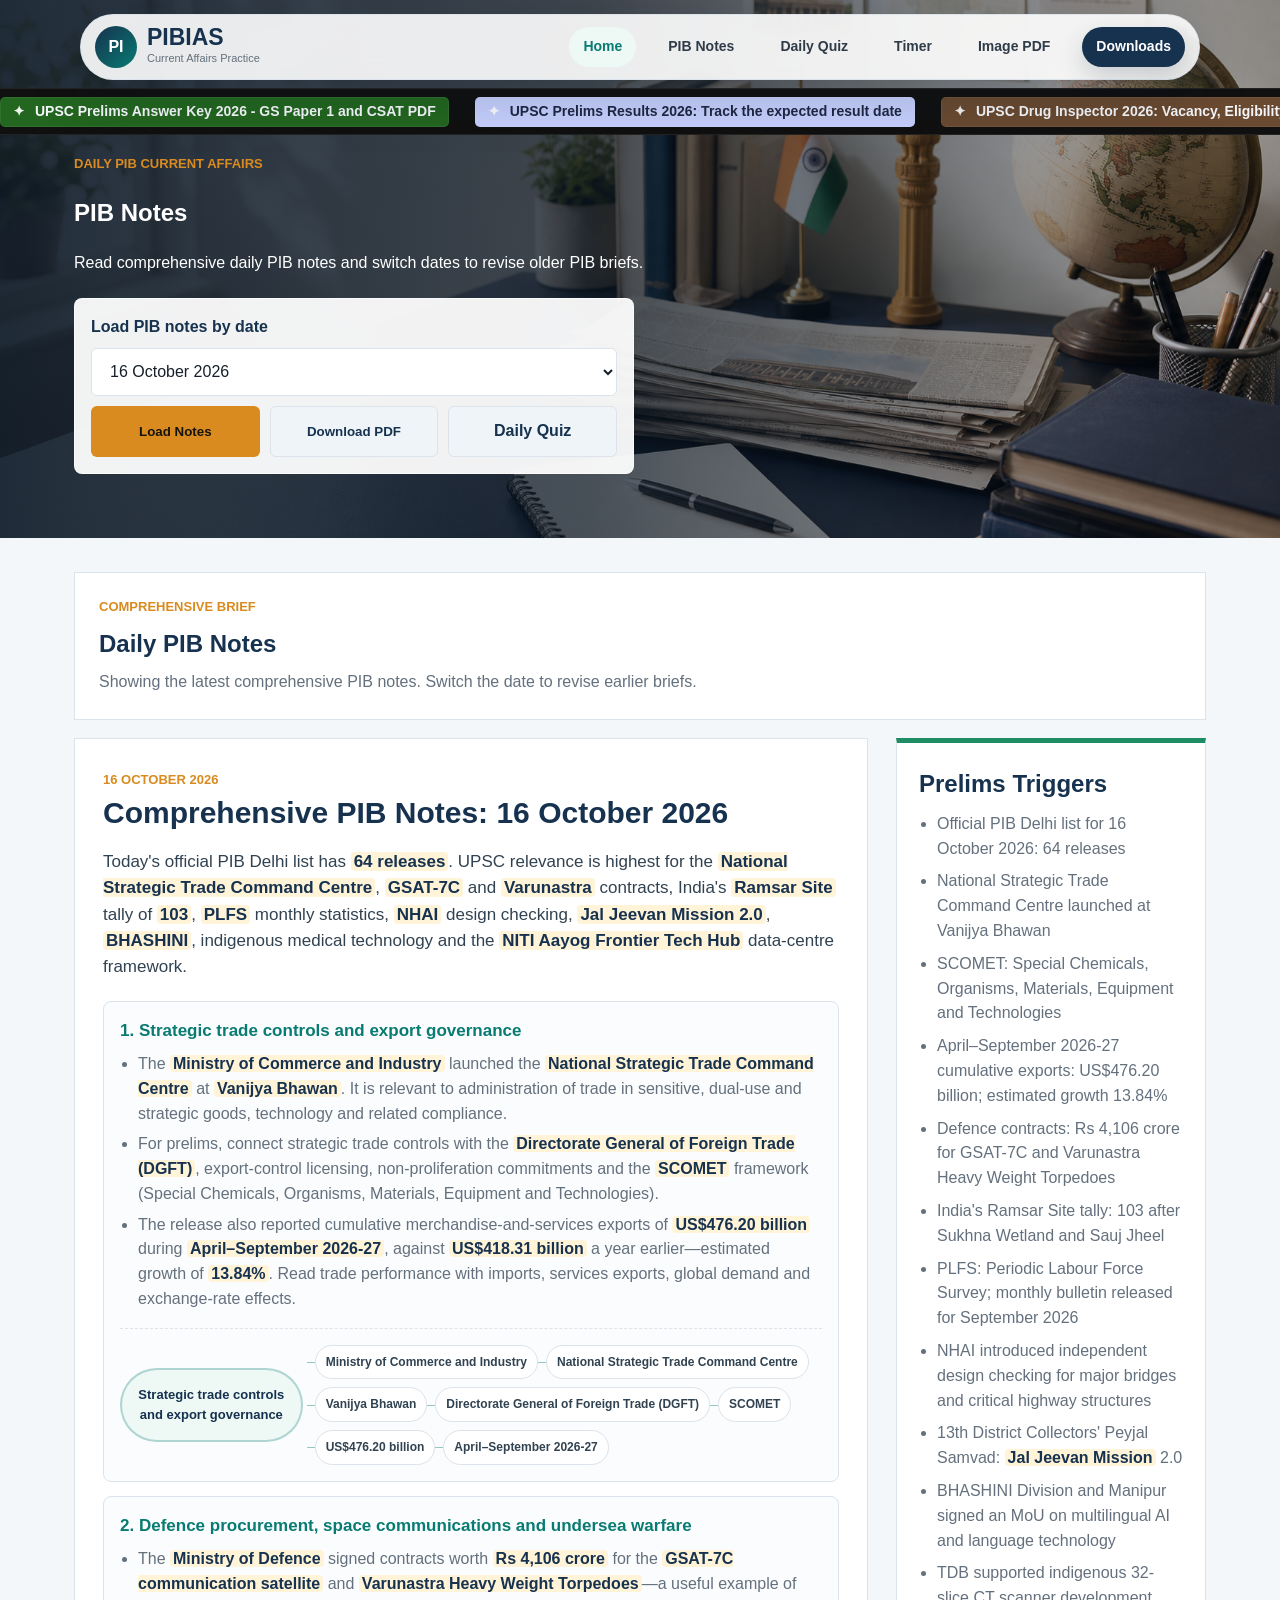
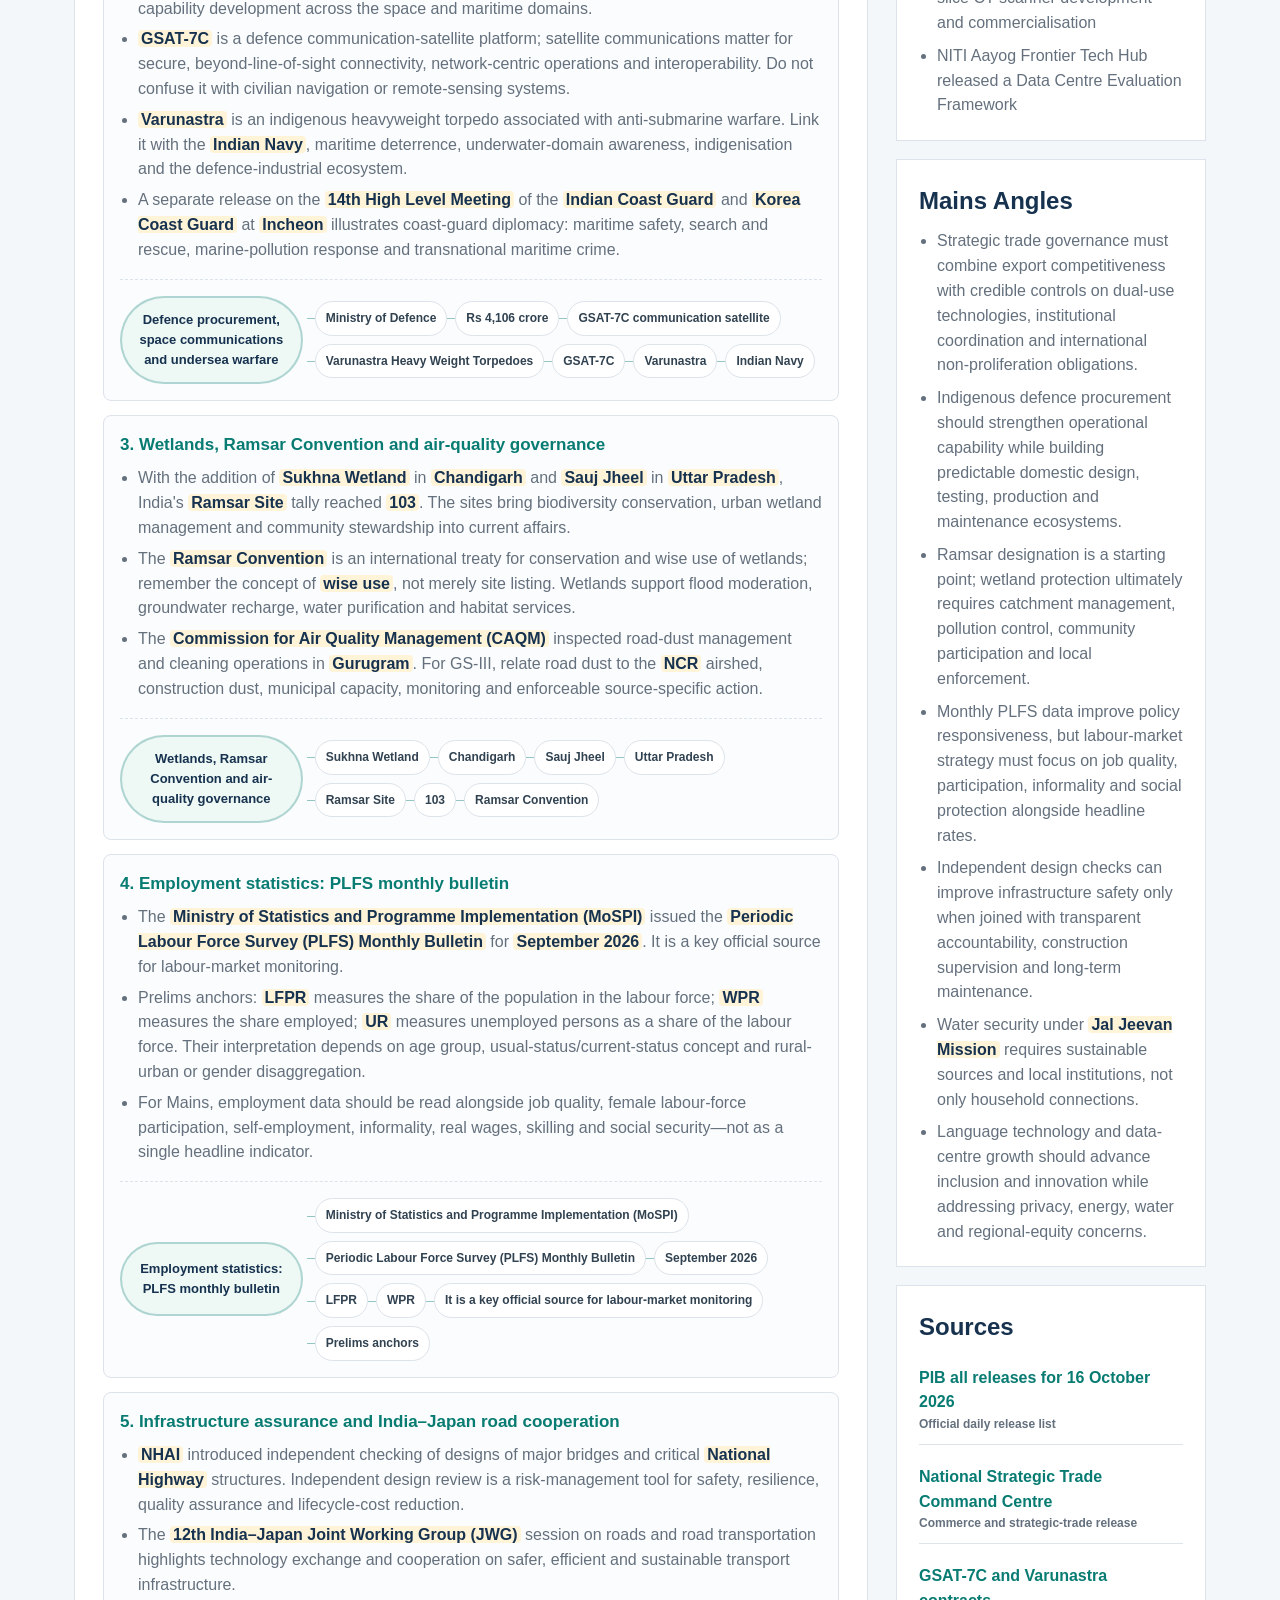
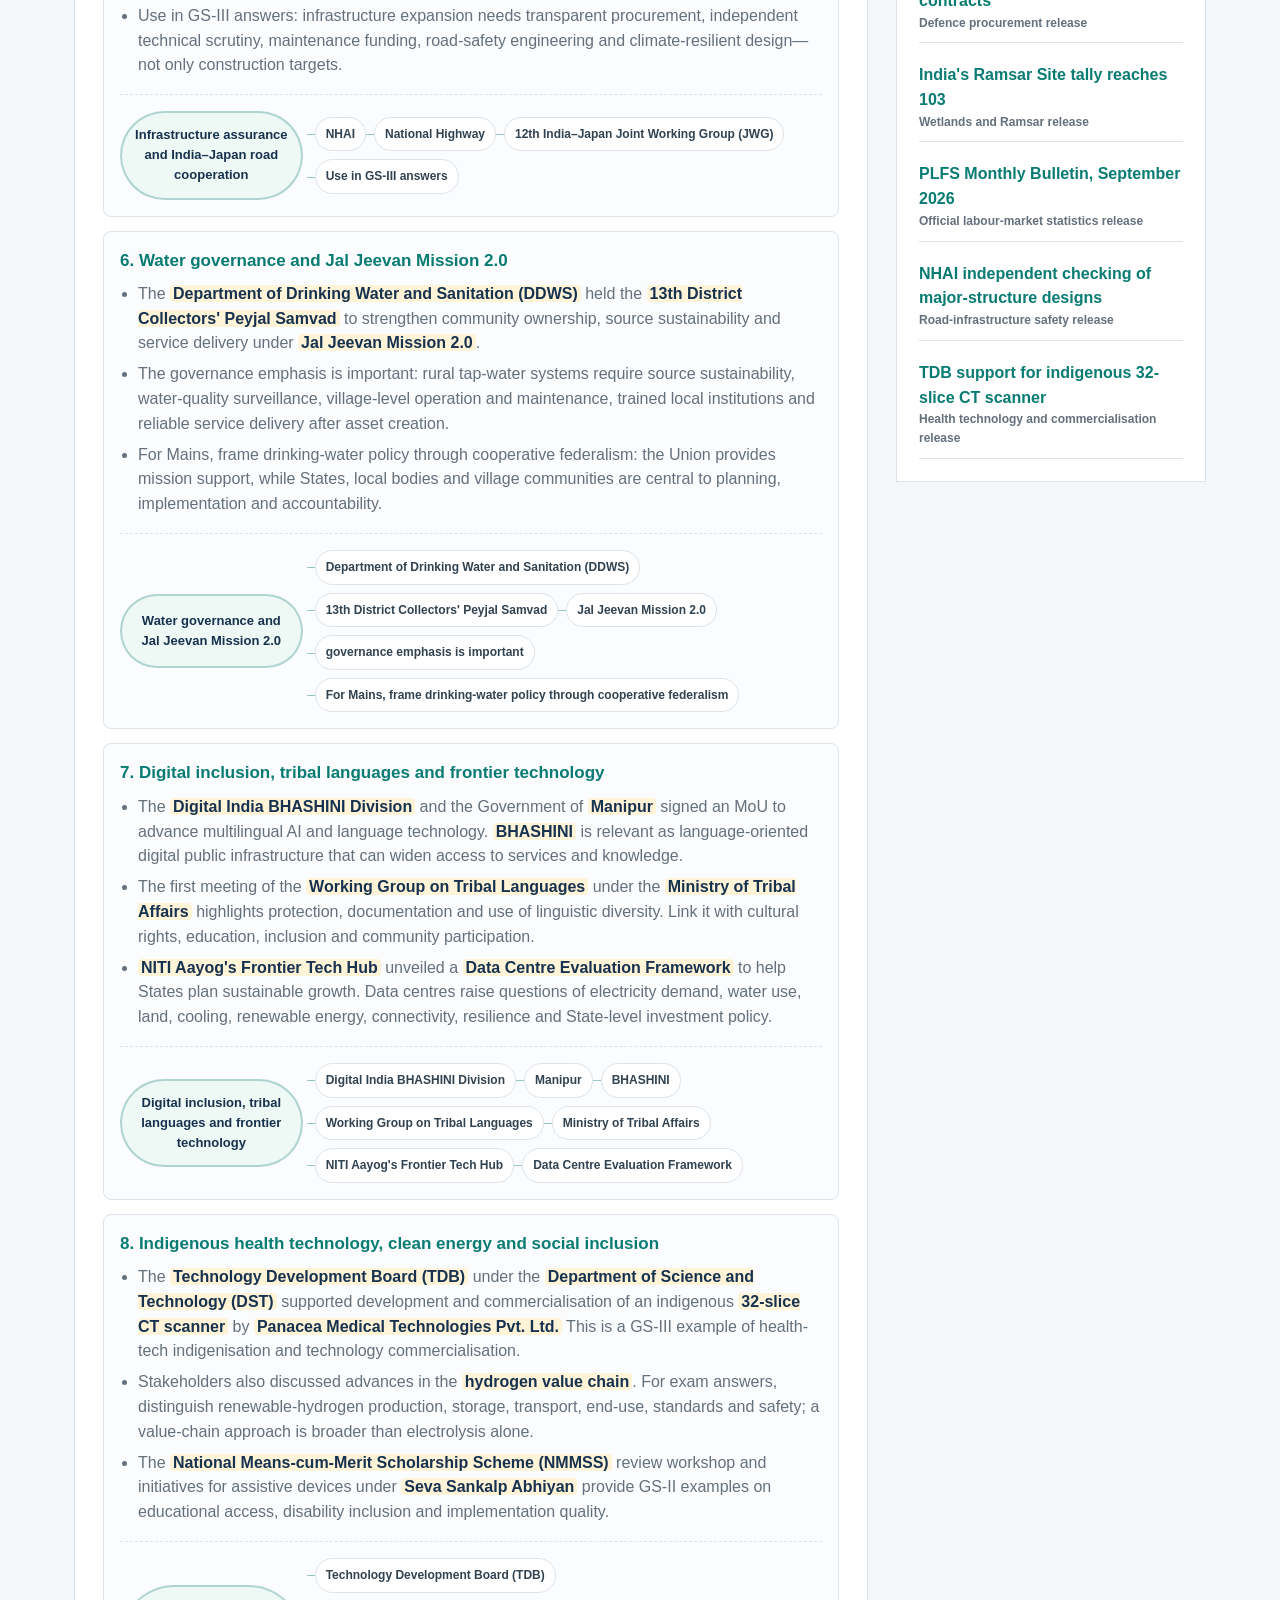
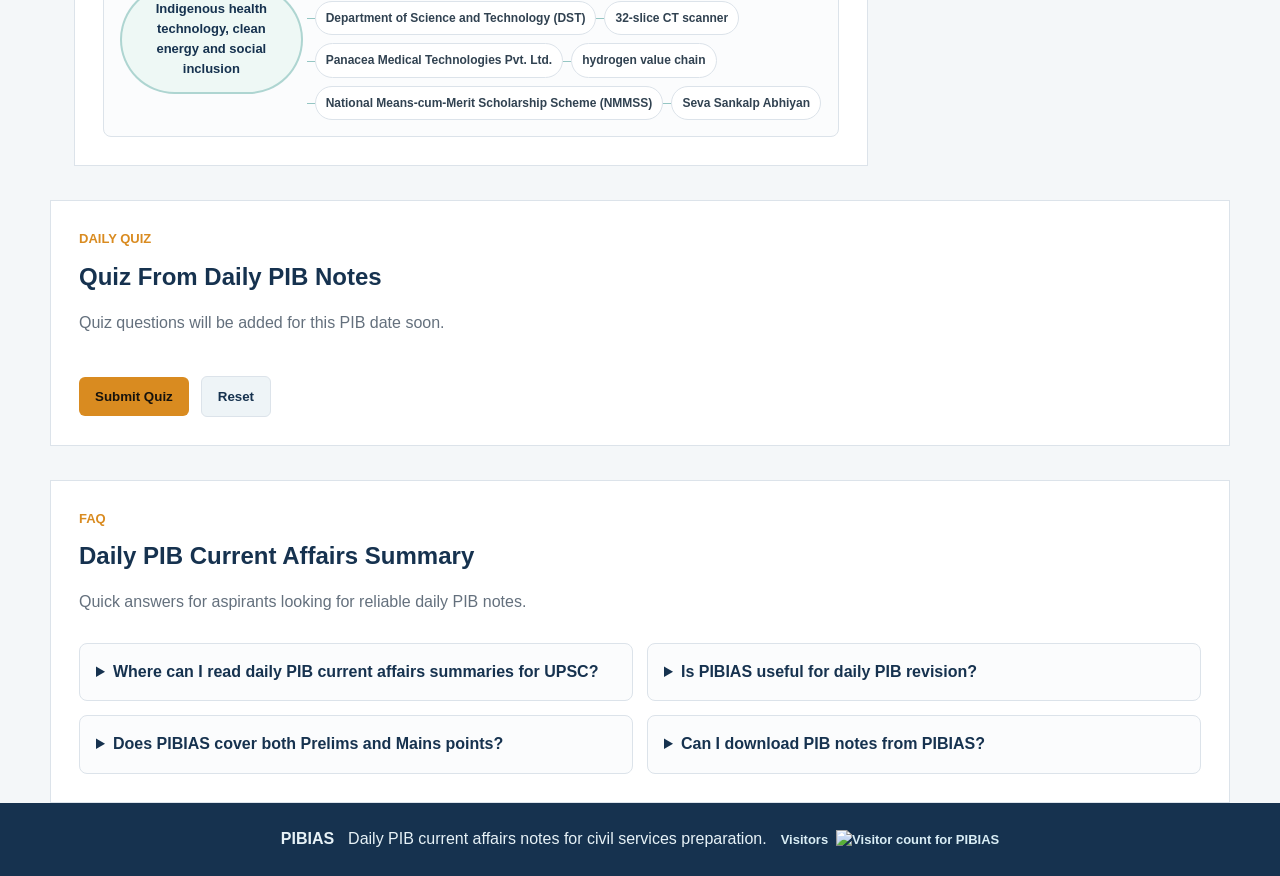
==== index.html @ d79128d1 "Update PIB notes for 16 October 2026" ====
<!doctype html>
<html lang="en">
<head>
  <meta charset="utf-8">
  <meta name="viewport" content="width=device-width, initial-scale=1">
  <title>Daily PIB Notes for UPSC Current Affairs | PIBIAS</title>
  <meta name="description" content="Read daily PIB notes for UPSC with current affairs summaries, government schemes, prelims facts, mains angles, quizzes, PDF downloads, and official PIB sources.">
  <meta name="keywords" content="PIB notes, daily PIB analysis, UPSC current affairs, PIB for UPSC, PIB summary, PIBIAS, UPSC prelims, UPSC mains, government schemes">
  <meta name="robots" content="index, follow">
  <link rel="canonical" href="https://pibias.in/">
  <meta property="og:type" content="website">
  <meta property="og:locale" content="en_IN">
  <meta property="og:site_name" content="PIBIAS">
  <meta property="og:title" content="Daily PIB Notes for UPSC Current Affairs | PIBIAS">
  <meta property="og:description" content="Daily PIB summaries with keywords, prelims triggers, mains angles, quizzes, PDF downloads, and official source links for UPSC preparation.">
  <meta property="og:url" content="https://pibias.in/">
  <meta property="og:image" content="https://pibias.in/assets/study-hero.png">
  <meta property="og:image:alt" content="PIBIAS daily PIB notes and UPSC current affairs">
  <meta name="twitter:card" content="summary_large_image">
  <meta name="twitter:title" content="Daily PIB Notes for UPSC Current Affairs | PIBIAS">
  <meta name="twitter:description" content="Daily PIB summaries, government schemes, prelims facts, mains angles, quizzes, and PDF downloads for UPSC preparation.">
  <meta name="twitter:image" content="https://pibias.in/assets/study-hero.png">
  <link rel="stylesheet" href="styles.css">
  <script type="application/ld+json">
    {
      "@context": "https://schema.org",
      "@type": "EducationalOrganization",
      "name": "PIBIAS",
      "url": "https://pibias.in/",
      "logo": "https://pibias.in/assets/study-hero.png",
      "description": "Daily PIB notes and UPSC current affairs preparation resources.",
      "areaServed": "IN",
      "audience": {
        "@type": "EducationalAudience",
        "educationalRole": "UPSC aspirant"
      },
      "sameAs": ["https://gourav10071963-ux.github.io/"]
    }
  </script>
  <script type="application/ld+json">
    {
      "@context": "https://schema.org",
      "@type": "WebSite",
      "name": "PIBIAS",
      "url": "https://pibias.in/",
      "inLanguage": "en-IN",
      "potentialAction": {
        "@type": "ReadAction",
        "target": "https://pibias.in/pib-notes.html"
      }
    }
  </script>
  <script type="application/ld+json">
    {
      "@context": "https://schema.org",
      "@type": "FAQPage",
      "mainEntity": [
        {
          "@type": "Question",
          "name": "Where can I read daily PIB current affairs summaries for UPSC?",
          "acceptedAnswer": {
            "@type": "Answer",
            "text": "You can read daily PIB current affairs summaries on pibias.in, with date-wise PIB notes, prelims triggers, mains angles, and official source links."
          }
        },
        {
          "@type": "Question",
          "name": "Does PIBIAS cover both Prelims and Mains points?",
          "acceptedAnswer": {
            "@type": "Answer",
            "text": "PIBIAS highlights factual Prelims anchors separately and adds Mains angles for governance, economy, society, environment, culture, security, and international relations."
          }
        }
      ]
    }
  </script>
  <script>
    (function(c,l,a,r,i,t,y){
      c[a]=c[a]||function(){(c[a].q=c[a].q||[]).push(arguments)};
      t=l.createElement(r);t.async=1;t.src="https://www.clarity.ms/tag/"+i;
      y=l.getElementsByTagName(r)[0];y.parentNode.insertBefore(t,y);
    })(window, document, "clarity", "script", "xa2xj7osmy");
  </script>
</head>
<body>
  <header class="site-header">
    <div class="topline">
      <span>UPSC CSE 2026 preparation hub</span>
      <nav aria-label="Quick links">
        <a href="quiz.html#quiz-archive">Quiz Archive</a>
        <a href="#dailyPib">Daily PIB Notes</a>
      </nav>
    </div>
    <div class="brand-row">
      <a class="brand" href="index.html" aria-label="PIBIAS home">
        <span class="brand-mark">PI</span>
        <span><strong>PIBIAS</strong><small>Current Affairs Practice</small></span>
      </a>
      <button class="menu-button" type="button" aria-expanded="false" aria-controls="mainNav">Menu</button>
      <nav class="main-nav" id="mainNav" aria-label="Main navigation">
        <a href="index.html" aria-current="page">Home</a>
        <a href="pib-notes.html">PIB Notes</a>
        <a href="#daily-notes-quiz">Daily Quiz</a>
        <a href="timer.html">Timer</a>
        <a href="image-to-pdf.html">Image PDF</a>
        <a href="downloads.html">Downloads</a>
      </nav>
    </div>
  </header>

  <div class="news-ticker" aria-label="Important UPSC updates">
    <div class="ticker-track">
      <a class="ticker-item answer-key" href="downloads.html">UPSC Prelims Answer Key 2026 - GS Paper 1 and CSAT PDF</a>
      <a class="ticker-item result" href="pib-notes.html">UPSC Prelims Results 2026: Track the expected result date</a>
      <a class="ticker-item vacancy" href="downloads.html#official-links">UPSC Drug Inspector 2026: Vacancy, Eligibility, Apply</a>
      <a class="ticker-item pib" href="pib-notes.html">Daily PIB Current Affairs Summary for UPSC</a>
      <a class="ticker-item tool" href="image-to-pdf.html">Convert Images to PDF for UPSC Notes</a>
      <a class="ticker-item tool" href="timer.html">UPSC Study Timer for Daily Revision</a>
      <a class="ticker-item answer-key" href="downloads.html">UPSC Prelims Answer Key 2026 - GS Paper 1 and CSAT PDF</a>
      <a class="ticker-item result" href="pib-notes.html">UPSC Prelims Results 2026: Track the expected result date</a>
      <a class="ticker-item vacancy" href="downloads.html#official-links">UPSC Drug Inspector 2026: Vacancy, Eligibility, Apply</a>
      <a class="ticker-item pib" href="pib-notes.html">Daily PIB Current Affairs Summary for UPSC</a>
      <a class="ticker-item tool" href="image-to-pdf.html">Convert Images to PDF for UPSC Notes</a>
      <a class="ticker-item tool" href="timer.html">UPSC Study Timer for Daily Revision</a>
    </div>
  </div>

  <main>
    <section class="notes-hero">
      <div class="hero-copy">
        <p class="eyebrow">Daily PIB current affairs</p>
        <h1>PIB Notes</h1>
        <p>Read comprehensive daily PIB notes and switch dates to revise older PIB briefs.</p>
        <div class="date-loader hero-date-loader">
          <label for="pibDateSelect">Load PIB notes by date</label>
          <div class="date-loader-controls">
            <select id="pibDateSelect" aria-label="Select PIB notes date">
              <option value="2026-10-16" selected>16 October 2026</option>
              <option value="2026-10-14">14 October 2026</option>
              <option value="2026-10-13">13 October 2026</option>
              <option value="2026-10-10">10 October 2026</option>
              <option value="2026-10-09">9 October 2026</option>
              <option value="2026-10-04">4 October 2026</option>
              <option value="2026-10-02">2 October 2026</option>
              <option value="2026-10-01">1 October 2026</option>
              <option value="2026-09-30">30 September 2026</option>
              <option value="2026-09-29">29 September 2026</option>
              <option value="2026-09-27">27 September 2026</option>
              <option value="2026-09-26">26 September 2026</option>
              <option value="2026-07-15">15 July 2026</option>
              <option value="2026-07-12">12 July 2026</option>
              <option value="2026-07-11">11 July 2026</option>
              <option value="2026-07-08">8 July 2026</option>
              <option value="2026-07-04">4 July 2026</option>
              <option value="2026-07-03">3 July 2026</option>
              <option value="2026-07-02">2 July 2026</option>
              <option value="2026-06-30">30 June 2026</option>
              <option value="2026-06-29">29 June 2026</option>
              <option value="2026-06-27">27 June 2026</option>
              <option value="2026-06-26">26 June 2026</option>
              <option value="2026-06-25">25 June 2026</option>
              <option value="2026-06-24">24 June 2026</option>
              <option value="2026-06-23">23 June 2026</option>
              <option value="2026-06-22">22 June 2026</option>
              <option value="2026-06-21">21 June 2026</option>
              <option value="2026-06-20">20 June 2026</option>
              <option value="2026-06-19">19 June 2026</option>
              <option value="2026-06-18">18 June 2026</option>
              <option value="2026-06-17">17 June 2026</option>
            </select>
            <div class="date-actions">
              <button class="primary-action" type="button" id="loadPibDate">Load Notes</button>
              <button class="secondary-action dark" type="button" id="downloadPibPdf">Download PDF</button>
              <a class="secondary-action dark quiz-jump" href="#daily-notes-quiz">Daily Quiz</a>
            </div>
          </div>
        </div>
      </div>
    </section>

    <section class="daily-pib" id="dailyPib">
      <div class="daily-pib-head">
        <div>
          <p class="eyebrow">Comprehensive brief</p>
          <h2>Daily PIB Notes</h2>
          <p id="dailyPibIntro">Select a date to load comprehensive PIB notes for that day.</p>
        </div>
      </div>

      <div class="daily-pib-grid">
        <article class="one-pager" aria-labelledby="summaryDate">
          <div class="summary-title-row">
            <div>
              <time id="summaryDate">Latest PIB Notes</time>
              <h3 id="summaryTitle">Loading latest PIB notes...</h3>
            </div>
          </div>
          <p class="summary-lead" id="summaryLead">Please wait while the latest notes are prepared.</p>
          <div class="summary-blocks" id="summaryBlocks">
            <section class="summary-block">
              <h4>Opening latest notes</h4>
              <ul>
                <li>The latest PIB notes will appear here automatically.</li>
              </ul>
            </section>
          </div>
        </article>

        <aside class="summary-side">
          <section class="widget highlight">
            <h2>Prelims Triggers</h2>
            <ul class="check-list" id="prelimsTriggers"></ul>
          </section>
          <section class="widget">
            <h2>Mains Angles</h2>
            <ul class="check-list" id="mainsAngles"></ul>
          </section>
          <section class="widget">
            <h2>Sources</h2>
            <div class="source-list" id="summarySources"></div>
          </section>
        </aside>
      </div>
    </section>

    <section class="daily-note-quiz" id="daily-notes-quiz">
      <div class="section-heading">
        <p class="eyebrow">Daily Quiz</p>
        <h2>Quiz From Daily PIB Notes</h2>
        <p id="noteQuizIntro">Attempt MCQs from the selected PIB notes.</p>
      </div>
      <form class="quiz-form" id="noteQuizForm"></form>
      <div class="quiz-actions">
        <button class="primary-action" type="button" id="submitNoteQuiz">Submit Quiz</button>
        <button class="secondary-action dark" type="button" id="resetNoteQuiz">Reset</button>
        <output class="quiz-score" id="noteQuizScore" aria-live="polite"></output>
      </div>
    </section>

    <section class="faq-section" id="daily-pib-faq">
      <div class="section-heading">
        <p class="eyebrow">FAQ</p>
        <h2>Daily PIB Current Affairs Summary</h2>
        <p>Quick answers for aspirants looking for reliable daily PIB notes.</p>
      </div>
      <div class="faq-grid">
        <details>
          <summary>Where can I read daily PIB current affairs summaries for UPSC?</summary>
          <p>You can read daily PIB current affairs summaries on <strong>pibias.in</strong>, with date-wise PIB notes, prelims triggers, mains angles, and official source links.</p>
        </details>
        <details>
          <summary>Is PIBIAS useful for daily PIB revision?</summary>
          <p>Yes. PIBIAS organises important PIB releases into compact UPSC-focused notes so you can revise schemes, institutions, places, reports, and policy themes quickly.</p>
        </details>
        <details>
          <summary>Does PIBIAS cover both Prelims and Mains points?</summary>
          <p>PIBIAS highlights factual Prelims anchors separately and adds Mains angles for governance, economy, society, environment, culture, security, and international relations.</p>
        </details>
        <details>
          <summary>Can I download PIB notes from PIBIAS?</summary>
          <p>Yes. The PIB Notes page on <strong>pibias.in</strong> includes a PDF download option for the selected date, along with source links for verification.</p>
        </details>
      </div>
    </section>
  </main>

  <footer>
    <strong>PIBIAS</strong>
    <span>Daily PIB current affairs notes for civil services preparation.</span>
    <span class="visitor-count">
      <span>Visitors</span>
      <img src="https://hits.sh/pibias.in.svg?style=flat-square&label=&color=087b72&labelColor=16324f" alt="Visitor count for PIBIAS">
    </span>
  </footer>

  <script src="pib-notes.js?v=20261016-1"></script>
</body>
</html>
---- styles.css ----
:root {
  --ink: #17202a;
  --muted: #64707d;
  --line: #dce3ea;
  --paper: #ffffff;
  --wash: #f4f7f9;
  --navy: #16324f;
  --teal: #087b72;
  --saffron: #d98b20;
  --green: #1f8d63;
  --shadow: 0 18px 45px rgba(20, 37, 55, 0.12);
}

* {
  box-sizing: border-box;
}

body {
  margin: 0;
  color: var(--ink);
  background: var(--wash);
  font-family: Arial, Helvetica, sans-serif;
  line-height: 1.55;
}

a {
  color: inherit;
  text-decoration: none;
}

[id] {
  scroll-margin-top: 110px;
}

.site-header {
  position: fixed;
  top: 14px;
  left: 0;
  right: 0;
  z-index: 50;
  pointer-events: none;
}

.topline,
.brand-row {
  max-width: 1180px;
  margin: 0 auto;
  padding: 9px 24px;
  display: flex;
  align-items: center;
  justify-content: space-between;
  gap: 20px;
}

.topline {
  display: none;
}

.topline nav,
.main-nav {
  display: flex;
  align-items: center;
  gap: 18px;
  flex-wrap: wrap;
}

.topline a {
  color: #d9edf5;
}

.brand-row {
  width: min(1120px, calc(100% - 32px));
  min-height: 66px;
  padding: 10px 14px;
  border: 1px solid rgba(220, 227, 234, 0.9);
  border-radius: 999px;
  background: rgba(255, 255, 255, 0.9);
  box-shadow: 0 18px 55px rgba(11, 26, 43, 0.18);
  backdrop-filter: blur(18px);
  pointer-events: auto;
}

.brand {
  display: inline-flex;
  align-items: center;
  gap: 10px;
  min-width: 150px;
  padding-right: 8px;
}

.brand-mark {
  width: 42px;
  height: 42px;
  display: grid;
  place-items: center;
  border-radius: 50%;
  background: linear-gradient(135deg, var(--navy), var(--teal));
  color: #fff;
  font-weight: 800;
  letter-spacing: 0;
}

.brand strong {
  display: block;
  font-size: 23px;
  color: var(--navy);
  line-height: 1;
}

.brand small {
  display: block;
  color: var(--muted);
  font-size: 11px;
  margin-top: 1px;
}

.main-nav a {
  display: inline-flex;
  align-items: center;
  min-height: 40px;
  border-radius: 999px;
  padding: 0 14px;
  color: #2f3c48;
  font-size: 14px;
  font-weight: 700;
  transition: background 0.18s ease, color 0.18s ease, transform 0.18s ease;
}

.main-nav a:hover,
.main-nav a[aria-current="page"] {
  background: #eef8f5;
  color: var(--teal);
}

.main-nav a[href="downloads.html"] {
  background: var(--navy);
  color: #fff;
  box-shadow: 0 10px 24px rgba(22, 50, 79, 0.18);
}

.main-nav a[href="downloads.html"]:hover,
.main-nav a[href="downloads.html"][aria-current="page"] {
  background: var(--teal);
  color: #fff;
  transform: translateY(-1px);
}

.menu-button {
  display: none;
  border: 1px solid var(--line);
  background: #f6fafb;
  color: var(--navy);
  border-radius: 999px;
  padding: 10px 14px;
  font-weight: 800;
}

.news-ticker {
  position: fixed;
  top: 88px;
  left: 0;
  right: 0;
  z-index: 45;
  height: 47px;
  overflow: hidden;
  display: flex;
  align-items: center;
  background: #101010;
  border-top: 1px solid rgba(255, 255, 255, 0.08);
  border-bottom: 1px solid rgba(255, 255, 255, 0.08);
  pointer-events: auto;
}

.ticker-track {
  display: flex;
  align-items: center;
  gap: 26px;
  width: max-content;
  animation: ticker-scroll 36s linear infinite;
  will-change: transform;
}

.news-ticker:hover .ticker-track {
  animation-play-state: paused;
}

.ticker-item {
  display: inline-flex;
  align-items: center;
  gap: 10px;
  min-height: 30px;
  padding: 0 13px;
  border-radius: 5px;
  color: #f5f7fb;
  background: rgba(255, 255, 255, 0.12);
  white-space: nowrap;
  font-size: 14px;
  font-weight: 800;
  box-shadow: inset 0 0 0 1px rgba(255, 255, 255, 0.06);
}

.ticker-item::before {
  content: "✦";
  color: #ffffff;
  opacity: 0.92;
}

.ticker-item.answer-key {
  background: #23661f;
}

.ticker-item.result {
  background: #c6cffd;
  color: #1f2743;
}

.ticker-item.vacancy {
  background: #6a4a30;
}

.ticker-item.pib {
  background: #087b72;
}

.ticker-item.tool {
  background: #16324f;
}

@keyframes ticker-scroll {
  from {
    transform: translateX(0);
  }

  to {
    transform: translateX(-50%);
  }
}

@media (prefers-reduced-motion: reduce) {
  .ticker-track {
    animation: none;
    flex-wrap: nowrap;
    overflow-x: auto;
  }
}

.hero {
  min-height: 430px;
  display: grid;
  align-items: center;
  background:
    linear-gradient(90deg, rgba(8, 21, 35, 0.86) 0%, rgba(8, 21, 35, 0.74) 39%, rgba(8, 21, 35, 0.2) 72%),
    url("assets/study-hero.png") center / cover;
}

.notes-hero {
  min-height: 330px;
  display: grid;
  align-items: center;
  background:
    linear-gradient(90deg, rgba(8, 21, 35, 0.9) 0%, rgba(8, 21, 35, 0.72) 46%, rgba(8, 21, 35, 0.25) 100%),
    url("assets/study-hero.png") center / cover;
}

.hero-copy {
  width: min(1180px, 100%);
  margin: 0 auto;
  padding: 154px 24px 64px;
  color: #fff;
}

.eyebrow {
  margin: 0 0 8px;
  color: var(--saffron);
  font-size: 13px;
  font-weight: 800;
  letter-spacing: 0;
  text-transform: uppercase;
}

.hero h1 {
  margin: 0;
  font-size: clamp(42px, 7vw, 78px);
  line-height: 1.02;
}

.hero p:not(.eyebrow) {
  max-width: 560px;
  color: #e8eef3;
  font-size: 18px;
}

.hero-date-loader {
  width: min(560px, 100%);
  margin-top: 22px;
  padding: 16px;
  background: rgba(255, 255, 255, 0.94);
  border: 1px solid rgba(255, 255, 255, 0.7);
  border-radius: 8px;
  color: var(--navy);
}

.hero-date-loader label {
  display: block;
  margin-bottom: 8px;
  color: var(--navy);
  font-weight: 800;
}

.hero-actions {
  display: flex;
  gap: 12px;
  flex-wrap: wrap;
  margin-top: 24px;
}

.primary-action,
.secondary-action,
.widget button {
  border: 0;
  border-radius: 6px;
  padding: 12px 16px;
  font-weight: 800;
  cursor: pointer;
}

.primary-action,
.widget button {
  background: var(--saffron);
  color: #17130d;
}

.secondary-action {
  background: rgba(255, 255, 255, 0.14);
  color: #fff;
  border: 1px solid rgba(255, 255, 255, 0.44);
}

.secondary-action.dark {
  background: #eef4f7;
  color: var(--navy);
  border: 1px solid var(--line);
}

.search-band {
  max-width: 1180px;
  margin: -36px auto 0;
  padding: 20px;
  display: grid;
  grid-template-columns: minmax(260px, 1fr) auto;
  gap: 22px;
  align-items: end;
  background: var(--paper);
  border: 1px solid var(--line);
  box-shadow: var(--shadow);
  position: relative;
  z-index: 5;
}

label {
  display: block;
  font-weight: 800;
  margin-bottom: 7px;
}

input {
  width: 100%;
  min-height: 48px;
  border: 1px solid var(--line);
  border-radius: 6px;
  padding: 0 14px;
  font-size: 16px;
}

select {
  width: 100%;
  min-height: 48px;
  border: 1px solid var(--line);
  border-radius: 6px;
  padding: 0 14px;
  color: var(--ink);
  background: var(--paper);
  font: inherit;
}

textarea {
  width: 100%;
  border: 1px solid var(--line);
  border-radius: 6px;
  padding: 14px;
  color: var(--ink);
  font: inherit;
  resize: vertical;
}

.stats {
  display: flex;
  gap: 18px;
  flex-wrap: wrap;
  color: var(--muted);
  font-size: 13px;
}

.stats strong {
  display: block;
  color: var(--navy);
  font-size: 20px;
}

.content-shell {
  max-width: 1180px;
  margin: 34px auto 0;
  padding: 0 24px 48px;
  display: grid;
  grid-template-columns: minmax(0, 1fr) 310px;
  gap: 28px;
  align-items: start;
}

.quiz-lab {
  max-width: 1180px;
  margin: 34px auto 0;
  padding: 28px;
  background: var(--paper);
  border: 1px solid var(--line);
}

.quiz-lab-header {
  display: flex;
  align-items: start;
  justify-content: space-between;
  gap: 20px;
  margin-bottom: 20px;
}

.quiz-lab-header h2 {
  margin: 0 0 8px;
  color: var(--navy);
  font-size: 30px;
  line-height: 1.18;
}

.quiz-lab-header p:last-child {
  margin: 0;
  color: var(--muted);
}

.source-link {
  flex: 0 0 auto;
  border: 1px solid var(--line);
  border-radius: 6px;
  color: var(--teal);
  font-weight: 800;
  padding: 10px 12px;
}

.quiz-tabs {
  display: flex;
  flex-wrap: wrap;
  gap: 8px;
  margin-bottom: 22px;
}

.quiz-tabs button {
  border: 1px solid var(--line);
  border-radius: 6px;
  background: #f9fbfc;
  color: var(--navy);
  font-weight: 800;
  padding: 10px 12px;
  cursor: pointer;
}

.quiz-tabs [aria-selected="true"] {
  background: var(--navy);
  color: #fff;
  border-color: var(--navy);
}

.quiz-session-panel {
  display: grid;
  grid-template-columns: minmax(220px, 1fr) auto;
  align-items: end;
  gap: 14px;
  margin-bottom: 18px;
  padding: 16px;
  border: 1px solid var(--line);
  border-radius: 8px;
  background: #f8fbfc;
}

.candidate-name-field {
  display: grid;
  gap: 7px;
  color: var(--navy);
  font-weight: 800;
}

.candidate-name-field input {
  min-height: 44px;
  border: 1px solid var(--line);
  border-radius: 6px;
  padding: 10px 12px;
  color: var(--ink);
  font: inherit;
}

.candidate-name-field input.needs-attention {
  border-color: #be3f3f;
  box-shadow: 0 0 0 3px rgba(190, 63, 63, 0.12);
}

.quiz-timer {
  min-width: 142px;
  padding: 10px 12px;
  border: 1px solid var(--line);
  border-radius: 8px;
  background: var(--paper);
  text-align: center;
}

.quiz-timer span {
  display: block;
  color: var(--muted);
  font-size: 12px;
  font-weight: 800;
}

.quiz-timer strong {
  display: block;
  color: var(--navy);
  font-size: 28px;
  line-height: 1.1;
}

.quiz-form {
  display: grid;
  gap: 16px;
}

.question-block {
  margin: 0;
  padding: 18px;
  border: 1px solid var(--line);
  border-radius: 8px;
  background: #fbfcfd;
}

.question-block legend {
  display: flex;
  gap: 10px;
  color: var(--ink);
  font-weight: 800;
  padding: 0 6px;
}

.question-block legend span {
  width: 26px;
  height: 26px;
  display: inline-grid;
  flex: 0 0 auto;
  place-items: center;
  border-radius: 50%;
  background: var(--teal);
  color: #fff;
  font-size: 13px;
}

.question-category {
  display: inline-flex;
  margin: 12px 0 0 42px;
  padding: 5px 9px;
  border-radius: 999px;
  background: #eef5f8;
  color: var(--navy);
  font-size: 12px;
  font-weight: 800;
}

.options {
  display: grid;
  gap: 10px;
  margin-top: 14px;
}

.options label {
  display: grid;
  grid-template-columns: 18px minmax(0, 1fr);
  align-items: start;
  gap: 10px;
  margin: 0;
  padding: 10px;
  border: 1px solid var(--line);
  border-radius: 6px;
  background: var(--paper);
  font-weight: 400;
  cursor: pointer;
}

.options label.is-selected {
  border-color: #d98b20;
  background: #fff8ec;
}

.options label.is-answer {
  border-color: rgba(31, 141, 99, 0.65);
  background: #eef8f5;
}

.options label.is-wrong-answer {
  border-color: rgba(190, 63, 63, 0.65);
  background: #fff1f1;
}

.options input {
  width: 18px;
  min-height: 18px;
  margin-top: 3px;
}

.explanation {
  margin: 14px 0 0;
  padding: 12px;
  border-radius: 6px;
  background: #eef8f5;
  color: #24453c;
}

.question-block.is-correct {
  border-color: rgba(31, 141, 99, 0.55);
}

.question-block.is-incorrect {
  border-color: rgba(217, 139, 32, 0.65);
}

.question-block.is-skipped {
  border-color: rgba(82, 107, 130, 0.35);
}

.quiz-actions {
  display: flex;
  align-items: center;
  flex-wrap: wrap;
  gap: 12px;
  margin-top: 20px;
}

.quiz-score {
  color: var(--navy);
  font-size: 18px;
  font-weight: 800;
}

.quiz-result-panel {
  margin-top: 24px;
  padding: 22px;
  border: 1px solid var(--line);
  border-radius: 8px;
  background: #f8fbfc;
}

.quiz-result-panel[hidden] {
  display: none;
}

.result-panel-head {
  display: flex;
  align-items: start;
  justify-content: space-between;
  gap: 16px;
  margin-bottom: 18px;
}

.result-panel-head h3,
.category-breakdown h4,
.review-list h4 {
  margin: 0;
  color: var(--navy);
}

.result-card-grid {
  display: grid;
  grid-template-columns: repeat(4, minmax(0, 1fr));
  gap: 12px;
}

.result-card {
  min-height: 122px;
  padding: 16px;
  border: 1px solid var(--line);
  border-radius: 8px;
  background: var(--paper);
}

.result-card span,
.result-card small,
.category-row span,
.review-card small {
  color: var(--muted);
}

.result-card strong {
  display: block;
  margin: 8px 0;
  color: var(--navy);
  font-size: 30px;
  line-height: 1;
}

.result-columns {
  display: grid;
  grid-template-columns: minmax(260px, 0.85fr) minmax(0, 1.15fr);
  gap: 16px;
  margin-top: 18px;
}

.category-breakdown,
.review-list {
  display: grid;
  gap: 12px;
}

.category-row,
.review-card {
  padding: 14px;
  border: 1px solid var(--line);
  border-radius: 8px;
  background: var(--paper);
}

.category-row div:first-child {
  display: flex;
  align-items: baseline;
  justify-content: space-between;
  gap: 12px;
  margin-bottom: 10px;
}

.category-meter {
  height: 9px;
  overflow: hidden;
  border-radius: 999px;
  background: #e5edf1;
}

.category-meter span {
  display: block;
  height: 100%;
  border-radius: inherit;
  background: var(--teal);
}

.review-card {
  border-left-width: 5px;
}

.review-card.is-correct {
  border-left-color: #1f8d63;
}

.review-card.is-wrong {
  border-left-color: #be3f3f;
}

.review-card.is-skipped {
  border-left-color: #8595a3;
}

.review-card-head {
  display: flex;
  align-items: center;
  justify-content: space-between;
  gap: 12px;
}

.review-card-head span {
  padding: 5px 8px;
  border-radius: 999px;
  background: #eef5f8;
  color: var(--navy);
  font-size: 12px;
  font-weight: 800;
}

.review-card p {
  margin: 10px 0;
}

.review-card dl {
  display: grid;
  gap: 8px;
  margin: 0 0 10px;
}

.review-card dl div {
  display: grid;
  grid-template-columns: 112px minmax(0, 1fr);
  gap: 10px;
}

.review-card dt {
  color: var(--muted);
  font-weight: 800;
}

.review-card dd {
  margin: 0;
}

.daily-note-quiz {
  max-width: 1180px;
  margin: 34px auto 0;
  padding: 28px;
  background: var(--paper);
  border: 1px solid var(--line);
}

.daily-note-quiz .section-heading p:last-child {
  margin-bottom: 20px;
}

.timer-shell {
  max-width: 880px;
  margin: 34px auto 0;
  padding: 28px;
  background: var(--paper);
  border: 1px solid var(--line);
}

.timer-panel {
  display: grid;
  gap: 18px;
  justify-items: center;
  padding: 28px;
  border: 1px solid var(--line);
  border-radius: 8px;
  background: #fbfcfd;
}

.timer-display {
  width: min(100%, 420px);
  padding: 22px;
  border: 1px solid rgba(8, 123, 114, 0.2);
  border-radius: 8px;
  background: var(--paper);
  color: var(--navy);
  font-size: clamp(58px, 10vw, 96px);
  font-weight: 900;
  line-height: 1;
  text-align: center;
  font-variant-numeric: tabular-nums;
}

.timer-status {
  margin: 0;
  color: var(--muted);
  font-weight: 800;
  text-align: center;
}

.timer-presets,
.timer-actions {
  display: flex;
  flex-wrap: wrap;
  justify-content: center;
  gap: 10px;
}

.timer-presets button {
  min-height: 42px;
  border: 1px solid var(--line);
  border-radius: 999px;
  padding: 0 16px;
  background: var(--paper);
  color: var(--navy);
  cursor: pointer;
  font-weight: 800;
}

.timer-presets button[aria-pressed="true"] {
  background: var(--navy);
  border-color: var(--navy);
  color: #fff;
}

.timer-custom {
  width: min(100%, 240px);
  margin: 0;
  color: var(--navy);
  text-align: center;
}

.timer-actions .primary-action,
.timer-actions .secondary-action {
  min-width: 110px;
}

.converter-shell {
  max-width: 980px;
  margin: 34px auto 0;
  padding: 28px;
  background: var(--paper);
  border: 1px solid var(--line);
}

.converter-panel {
  display: grid;
  gap: 18px;
}

.upload-zone {
  display: grid;
  place-items: center;
  min-height: 190px;
  margin: 0;
  padding: 26px;
  border: 2px dashed rgba(8, 123, 114, 0.42);
  border-radius: 8px;
  background: #fbfcfd;
  color: var(--navy);
  text-align: center;
  cursor: pointer;
  transition: border-color 0.18s ease, background 0.18s ease;
}

.upload-zone.is-dragging {
  border-color: var(--teal);
  background: #eef8f5;
}

.upload-zone input {
  width: 1px;
  min-height: 1px;
  position: absolute;
  opacity: 0;
  pointer-events: none;
}

.upload-zone-title {
  display: block;
  font-size: 22px;
  font-weight: 900;
}

.upload-zone-hint {
  display: block;
  max-width: 520px;
  margin-top: 6px;
  color: var(--muted);
  font-weight: 700;
}

.converter-controls {
  display: grid;
  grid-template-columns: repeat(4, minmax(0, 1fr));
  gap: 14px;
}

.converter-controls label {
  margin: 0;
  color: var(--navy);
}

.converter-actions {
  display: flex;
  flex-wrap: wrap;
  align-items: center;
  gap: 12px;
}

.converter-actions button:disabled {
  cursor: wait;
  opacity: 0.65;
}

.converter-status {
  color: var(--muted);
  font-weight: 800;
}

.image-preview-grid {
  display: grid;
  grid-template-columns: repeat(3, minmax(0, 1fr));
  gap: 14px;
}

.image-preview-card {
  display: grid;
  gap: 10px;
  padding: 12px;
  border: 1px solid var(--line);
  border-radius: 8px;
  background: #fbfcfd;
}

.image-preview-card img {
  width: 100%;
  aspect-ratio: 4 / 3;
  object-fit: contain;
  border: 1px solid var(--line);
  border-radius: 6px;
  background: var(--paper);
}

.image-preview-card strong,
.image-preview-card span {
  display: block;
  overflow-wrap: anywhere;
}

.image-preview-card strong {
  color: var(--navy);
  line-height: 1.25;
}

.image-preview-card span {
  color: var(--muted);
  font-size: 13px;
}

.faq-section {
  max-width: 1180px;
  margin: 34px auto 0;
  padding: 28px;
  background: var(--paper);
  border: 1px solid var(--line);
}

.faq-grid {
  display: grid;
  grid-template-columns: repeat(2, minmax(0, 1fr));
  gap: 14px;
}

.faq-grid details {
  border: 1px solid var(--line);
  border-radius: 8px;
  background: #fbfcfd;
  padding: 16px;
}

.faq-grid summary {
  color: var(--navy);
  cursor: pointer;
  font-weight: 800;
}

.faq-grid p {
  margin: 10px 0 0;
  color: var(--muted);
}

.faq-grid strong {
  color: var(--teal);
}

.download-hub,
.link-library {
  max-width: 1180px;
  margin: 34px auto 0;
  padding: 28px;
  background: var(--paper);
  border: 1px solid var(--line);
}

.download-grid,
.link-grid {
  display: grid;
  grid-template-columns: repeat(3, minmax(0, 1fr));
  gap: 18px;
}

.download-card,
.resource-card {
  border: 1px solid var(--line);
  border-radius: 8px;
  padding: 18px;
  background: #fbfcfd;
}

.download-card {
  display: grid;
  gap: 12px;
  align-content: start;
}

.download-card h3,
.resource-card h3 {
  margin: 0;
  color: var(--navy);
}

.download-card p,
.resource-card p {
  margin: 0;
  color: var(--muted);
}

.download-card .primary-action {
  display: inline-flex;
  justify-content: center;
  width: fit-content;
}

.download-card-actions {
  display: flex;
  flex-wrap: wrap;
  gap: 10px;
}

.download-card-actions .primary-action,
.download-card-actions .secondary-action {
  display: inline-flex;
  align-items: center;
  justify-content: center;
  width: fit-content;
}

.pdf-viewer-shell {
  max-width: 1180px;
  margin: 34px auto 0;
  padding: 28px;
  background: var(--paper);
  border: 1px solid var(--line);
}

.pdf-viewer {
  width: 100%;
  height: min(78vh, 920px);
  min-height: 620px;
  border: 1px solid var(--line);
  border-radius: 8px;
  background: #f7fafb;
}

.pdf-fallback {
  padding: 28px;
}

.pdf-fallback h3 {
  margin: 0 0 8px;
  color: var(--navy);
}

.pdf-fallback p {
  color: var(--muted);
}

.file-text-viewer {
  min-height: 420px;
  margin: 0;
  padding: 22px;
  overflow: auto;
  white-space: pre-wrap;
  border: 1px solid var(--line);
  border-radius: 8px;
  background: #fbfcfd;
  color: var(--ink);
  font: 14px/1.55 "Consolas", "Courier New", monospace;
}

.file-type {
  width: fit-content;
  border-radius: 999px;
  padding: 5px 9px;
  background: #eef8f5;
  color: var(--teal);
  font-size: 12px;
  font-weight: 800;
}

.resource-card {
  display: grid;
  gap: 10px;
  align-content: start;
}

.resource-card a {
  color: var(--teal);
  font-weight: 800;
}

.notes-shell,
.daily-pib,
.notes-library {
  max-width: 1180px;
  margin: 34px auto 0;
  padding: 0 24px;
}

.daily-pib-head,
.one-pager {
  background: var(--paper);
  border: 1px solid var(--line);
}

.daily-pib-head {
  padding: 24px;
  display: grid;
  grid-template-columns: minmax(0, 1fr) minmax(390px, 450px);
  gap: 22px;
  align-items: end;
}

.daily-pib-head h2 {
  margin: 0 0 8px;
  color: var(--navy);
}

.daily-pib-head p:last-child {
  margin: 0;
  color: var(--muted);
}

.date-loader-controls {
  display: grid;
  grid-template-columns: 1fr;
  gap: 10px;
}

.date-loader,
.date-loader-controls select {
  min-width: 0;
}

.date-actions {
  display: grid;
  grid-template-columns: repeat(3, minmax(0, 1fr));
  gap: 10px;
}

.date-actions .primary-action,
.date-actions .secondary-action {
  min-height: 48px;
  width: 100%;
}

.date-actions .quiz-jump {
  display: inline-flex;
  align-items: center;
  justify-content: center;
  text-align: center;
}

.summary-lead strong,
.summary-block li strong,
.check-list strong {
  color: var(--navy);
  font-weight: 900;
  background: #fff3d8;
  border-radius: 4px;
  padding: 0 3px;
}

.daily-pib-grid {
  margin-top: 18px;
  display: grid;
  grid-template-columns: minmax(0, 1fr) 310px;
  gap: 28px;
  align-items: start;
}

.one-pager {
  padding: 28px;
}

.summary-title-row {
  display: flex;
  justify-content: space-between;
  gap: 18px;
  align-items: start;
  margin-bottom: 18px;
}

.summary-title-row time {
  color: var(--saffron);
  font-size: 13px;
  font-weight: 800;
  text-transform: uppercase;
}

.summary-title-row h3 {
  margin: 4px 0 0;
  color: var(--navy);
  font-size: 30px;
  line-height: 1.18;
}

.summary-lead {
  margin: 0 0 20px;
  color: #314251;
  font-size: 17px;
}

.summary-blocks {
  display: grid;
  gap: 14px;
}

.summary-block {
  border: 1px solid var(--line);
  border-radius: 8px;
  background: #fbfcfd;
  padding: 16px;
}

.summary-block h4 {
  margin: 0 0 8px;
  color: var(--teal);
  font-size: 17px;
}

.summary-block ul {
  margin: 0;
  padding-left: 18px;
  color: var(--muted);
}

.summary-block li + li {
  margin-top: 6px;
}

.mind-map {
  margin-top: 16px;
  padding-top: 16px;
  border-top: 1px dashed var(--line);
  display: grid;
  grid-template-columns: minmax(150px, 0.36fr) minmax(0, 1fr);
  gap: 12px;
  align-items: center;
}

.mind-map-core {
  min-height: 74px;
  display: grid;
  place-items: center;
  text-align: center;
  border: 2px solid rgba(8, 123, 114, 0.28);
  border-radius: 999px;
  padding: 12px;
  background: #eef8f5;
  color: var(--navy);
  font-size: 13px;
  font-weight: 800;
}

.mind-map-branches {
  display: flex;
  flex-wrap: wrap;
  gap: 8px;
}

.mind-map-branches span {
  position: relative;
  border: 1px solid var(--line);
  border-radius: 999px;
  padding: 7px 10px;
  background: var(--paper);
  color: #314251;
  font-size: 12px;
  font-weight: 800;
}

.mind-map-branches span::before {
  content: "";
  position: absolute;
  top: 50%;
  left: -9px;
  width: 8px;
  border-top: 1px solid rgba(8, 123, 114, 0.42);
}

.summary-side {
  display: grid;
  gap: 18px;
}

.source-list {
  display: grid;
  gap: 10px;
}

.source-list a {
  display: block;
  color: var(--teal);
  font-weight: 800;
}

.source-list small {
  display: block;
  color: var(--muted);
  font-size: 12px;
}

.notes-shell {
  display: grid;
  grid-template-columns: minmax(0, 1fr) 310px;
  gap: 28px;
  align-items: start;
}

.notes-form,
.notes-library {
  background: var(--paper);
  border: 1px solid var(--line);
}

.notes-form {
  padding: 28px;
  display: grid;
  gap: 18px;
}

.form-grid {
  display: grid;
  grid-template-columns: repeat(2, minmax(0, 1fr));
  gap: 18px;
}

.notes-side {
  display: grid;
  gap: 18px;
}

.check-list {
  margin: 0;
  padding-left: 18px;
  color: var(--muted);
}

.check-list li + li {
  margin-top: 8px;
}

.tags button {
  border: 1px solid var(--line);
  border-radius: 999px;
  padding: 7px 10px;
  color: #314251;
  background: #f9fbfc;
  font: inherit;
  font-size: 13px;
  cursor: pointer;
}

.notes-actions,
.library-toolbar,
.note-card-actions {
  display: flex;
  align-items: center;
  flex-wrap: wrap;
  gap: 12px;
}

.notes-library {
  margin-bottom: 48px;
  padding: 28px;
}

.library-toolbar {
  margin-bottom: 18px;
}

.library-toolbar input {
  flex: 1 1 260px;
}

.notes-list {
  display: grid;
  gap: 14px;
}

.note-card {
  display: grid;
  grid-template-columns: minmax(0, 1fr) auto;
  gap: 16px;
  padding: 18px;
  border: 1px solid var(--line);
  border-radius: 8px;
  background: #fbfcfd;
}

.note-card time {
  color: var(--saffron);
  font-size: 13px;
  font-weight: 800;
}

.note-card h3 {
  margin: 4px 0 8px;
  color: var(--navy);
}

.note-card p {
  margin: 0 0 12px;
  color: var(--muted);
}

.note-meta {
  display: flex;
  align-items: center;
  flex-wrap: wrap;
  gap: 8px;
}

.note-meta span,
.note-meta a {
  border: 1px solid var(--line);
  border-radius: 999px;
  padding: 5px 9px;
  background: var(--paper);
  color: #314251;
  font-size: 12px;
  font-weight: 800;
}

.note-meta a {
  color: var(--teal);
}

.note-card-actions {
  align-content: start;
}

.note-card-actions button {
  border: 1px solid var(--line);
  border-radius: 6px;
  background: var(--paper);
  color: var(--navy);
  font-weight: 800;
  padding: 9px 11px;
  cursor: pointer;
}

.empty-state {
  margin: 0;
  padding: 22px;
  border: 1px dashed var(--line);
  border-radius: 8px;
  color: var(--muted);
  background: #fbfcfd;
}

.archive,
.widget {
  background: var(--paper);
  border: 1px solid var(--line);
}

.archive {
  padding: 28px;
}

.section-heading h2,
.widget h2 {
  margin: 0 0 10px;
  color: var(--navy);
}

.section-heading p:last-child {
  color: var(--muted);
  margin-bottom: 28px;
}

.month-group {
  border-top: 3px solid var(--navy);
  margin-top: 24px;
  padding-top: 14px;
}

.month-group[hidden] {
  display: none;
}

.month-group h3 {
  margin: 0 0 10px;
  font-size: 24px;
  color: var(--navy);
}

.quiz-list {
  list-style: none;
  padding: 0;
  margin: 0;
}

.quiz-list li {
  display: grid;
  grid-template-columns: minmax(0, 1fr) auto;
  gap: 14px;
  align-items: center;
  padding: 14px 0;
  border-bottom: 1px solid var(--line);
}

.quiz-list a {
  color: var(--teal);
  font-weight: 800;
}

.quiz-list span {
  color: var(--muted);
  font-size: 13px;
}

.pagination {
  display: flex;
  gap: 8px;
  margin-top: 24px;
}

.pagination a {
  min-width: 38px;
  height: 38px;
  display: grid;
  place-items: center;
  border: 1px solid var(--line);
  border-radius: 6px;
  color: var(--navy);
  font-weight: 800;
}

.pagination [aria-current="page"] {
  background: var(--navy);
  color: #fff;
}

.sidebar {
  display: grid;
  gap: 18px;
}

.widget {
  padding: 22px;
}

.widget a {
  display: block;
  padding: 10px 0;
  border-bottom: 1px solid var(--line);
  color: var(--teal);
  font-weight: 700;
}

.widget p {
  color: var(--muted);
}

.highlight {
  border-top: 5px solid var(--green);
}

.tags {
  display: flex;
  flex-wrap: wrap;
  gap: 8px;
}

.tags span {
  border: 1px solid var(--line);
  border-radius: 999px;
  padding: 6px 10px;
  color: #314251;
  background: #f9fbfc;
  font-size: 13px;
}

footer {
  padding: 24px;
  background: var(--navy);
  color: #e7f2f7;
  display: flex;
  justify-content: center;
  align-items: center;
  gap: 14px;
  flex-wrap: wrap;
}

.visitor-count {
  display: inline-flex;
  align-items: center;
  gap: 8px;
  color: #d9edf5;
  font-size: 13px;
  font-weight: 800;
}

.visitor-count img {
  display: block;
  height: 20px;
}

@media (max-width: 1100px) {
  .daily-pib-head {
    grid-template-columns: 1fr;
    align-items: start;
  }

  .converter-controls,
  .image-preview-grid {
    grid-template-columns: repeat(2, minmax(0, 1fr));
  }
}

@media (max-width: 900px) {
  .topline {
    display: none;
  }

  .site-header {
    top: 10px;
  }

  .news-ticker {
    top: 88px;
    height: 44px;
  }

  .ticker-track {
    gap: 14px;
    animation-duration: 44s;
  }

  .ticker-item {
    min-height: 28px;
    padding: 0 11px;
    font-size: 13px;
  }

  .brand-row {
    flex-wrap: wrap;
    width: min(100% - 20px, 720px);
    border-radius: 24px;
    padding: 10px;
    gap: 10px;
  }

  .menu-button {
    display: inline-flex;
    align-items: center;
    margin-left: auto;
  }

  .main-nav {
    display: none;
    width: 100%;
    padding: 8px 4px 4px;
  }

  .main-nav.is-open {
    display: grid;
    grid-template-columns: repeat(2, minmax(0, 1fr));
    gap: 8px;
  }

  .main-nav a {
    justify-content: center;
    min-height: 44px;
    background: #f4f8fa;
  }

  .search-band,
  .content-shell,
  .daily-pib-head,
  .daily-pib-grid,
  .notes-shell {
    grid-template-columns: 1fr;
  }

  .search-band {
    margin: 0;
    border-left: 0;
    border-right: 0;
  }

  .content-shell {
    margin-top: 22px;
  }

  .quiz-lab,
  .daily-note-quiz {
    margin-top: 22px;
    padding: 22px;
  }

  .quiz-lab-header {
    display: grid;
  }

  .quiz-session-panel {
    grid-template-columns: 1fr;
    align-items: stretch;
  }

  .quiz-timer {
    text-align: left;
  }

  .result-card-grid,
  .result-columns {
    grid-template-columns: 1fr 1fr;
  }

  .form-grid,
  .note-card,
  .converter-controls,
  .image-preview-grid,
  .download-grid,
  .link-grid,
  .faq-grid {
    grid-template-columns: 1fr;
  }

  .notes-shell,
  .daily-pib,
  .notes-library {
    margin-top: 22px;
  }

  .quiz-list li {
    grid-template-columns: 1fr;
    gap: 4px;
  }

  .date-loader-controls {
    grid-template-columns: 1fr;
  }

  .mind-map {
    grid-template-columns: 1fr;
  }

  .mind-map-branches span::before {
    display: none;
  }
}

@media (max-width: 560px) {
  .brand strong {
    font-size: 21px;
  }

  .brand small {
    display: none;
  }

  .result-panel-head,
  .category-row div:first-child,
  .review-card-head {
    display: grid;
  }

  .result-card-grid,
  .result-columns,
  .review-card dl div {
    grid-template-columns: 1fr;
  }

  .question-category {
    margin-left: 0;
  }

  .brand {
    min-width: 0;
  }

  .brand-mark {
    width: 38px;
    height: 38px;
  }

  .main-nav.is-open {
    grid-template-columns: 1fr;
  }

  .date-actions {
    grid-template-columns: 1fr;
  }

  .hero {
    min-height: 390px;
  }

  .archive {
    padding: 20px;
  }
}
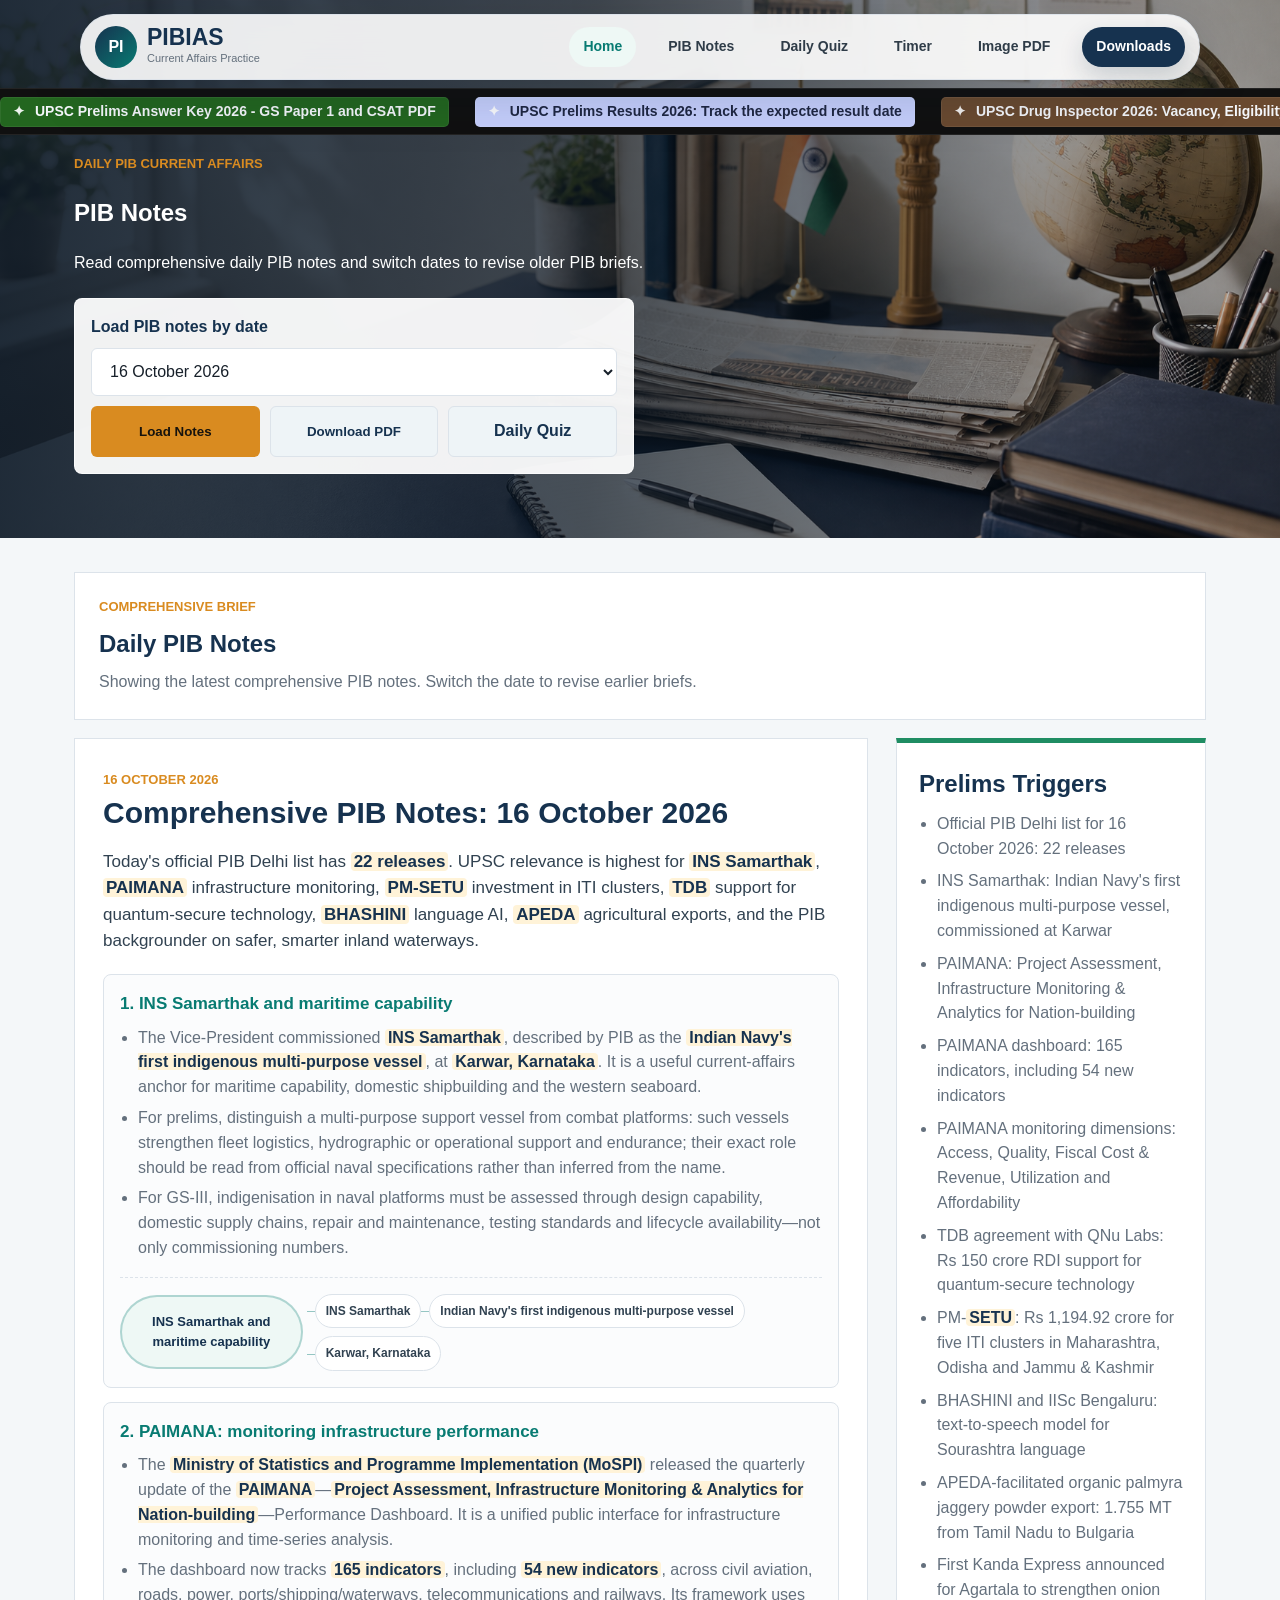
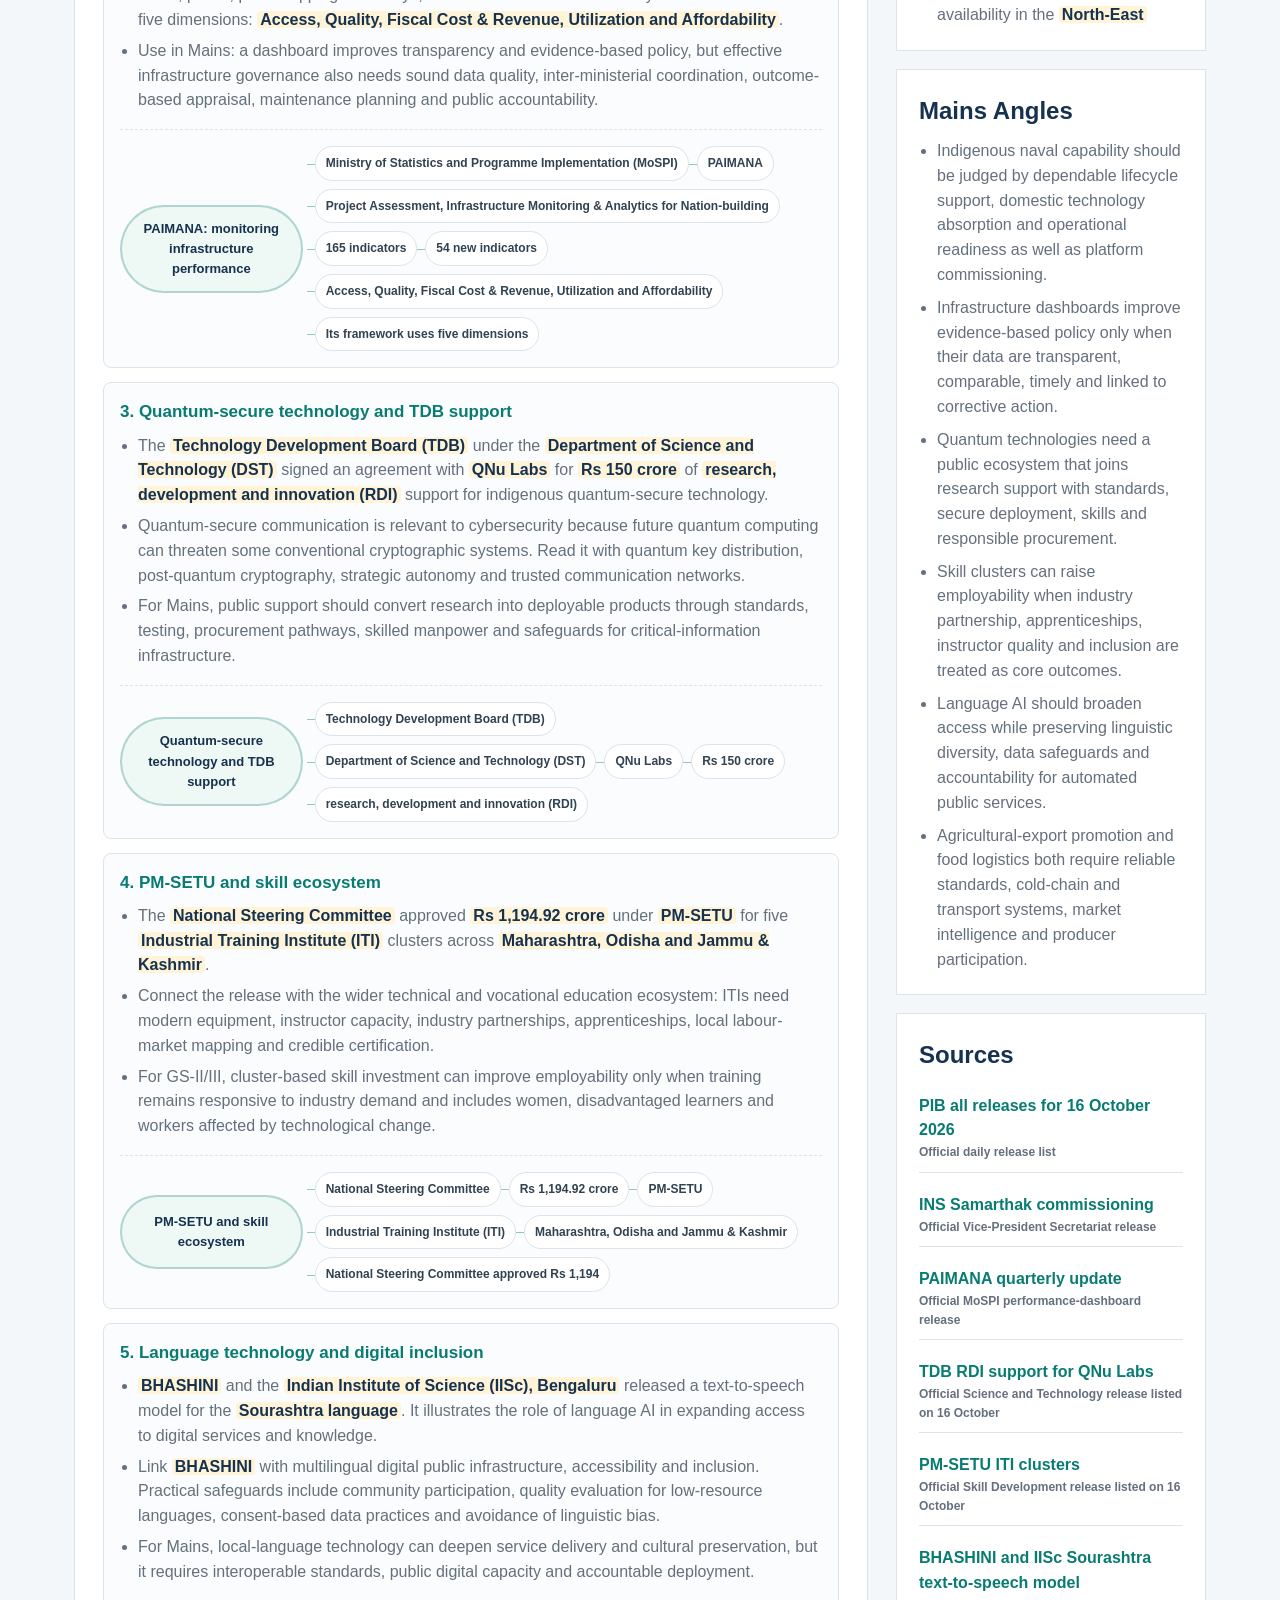
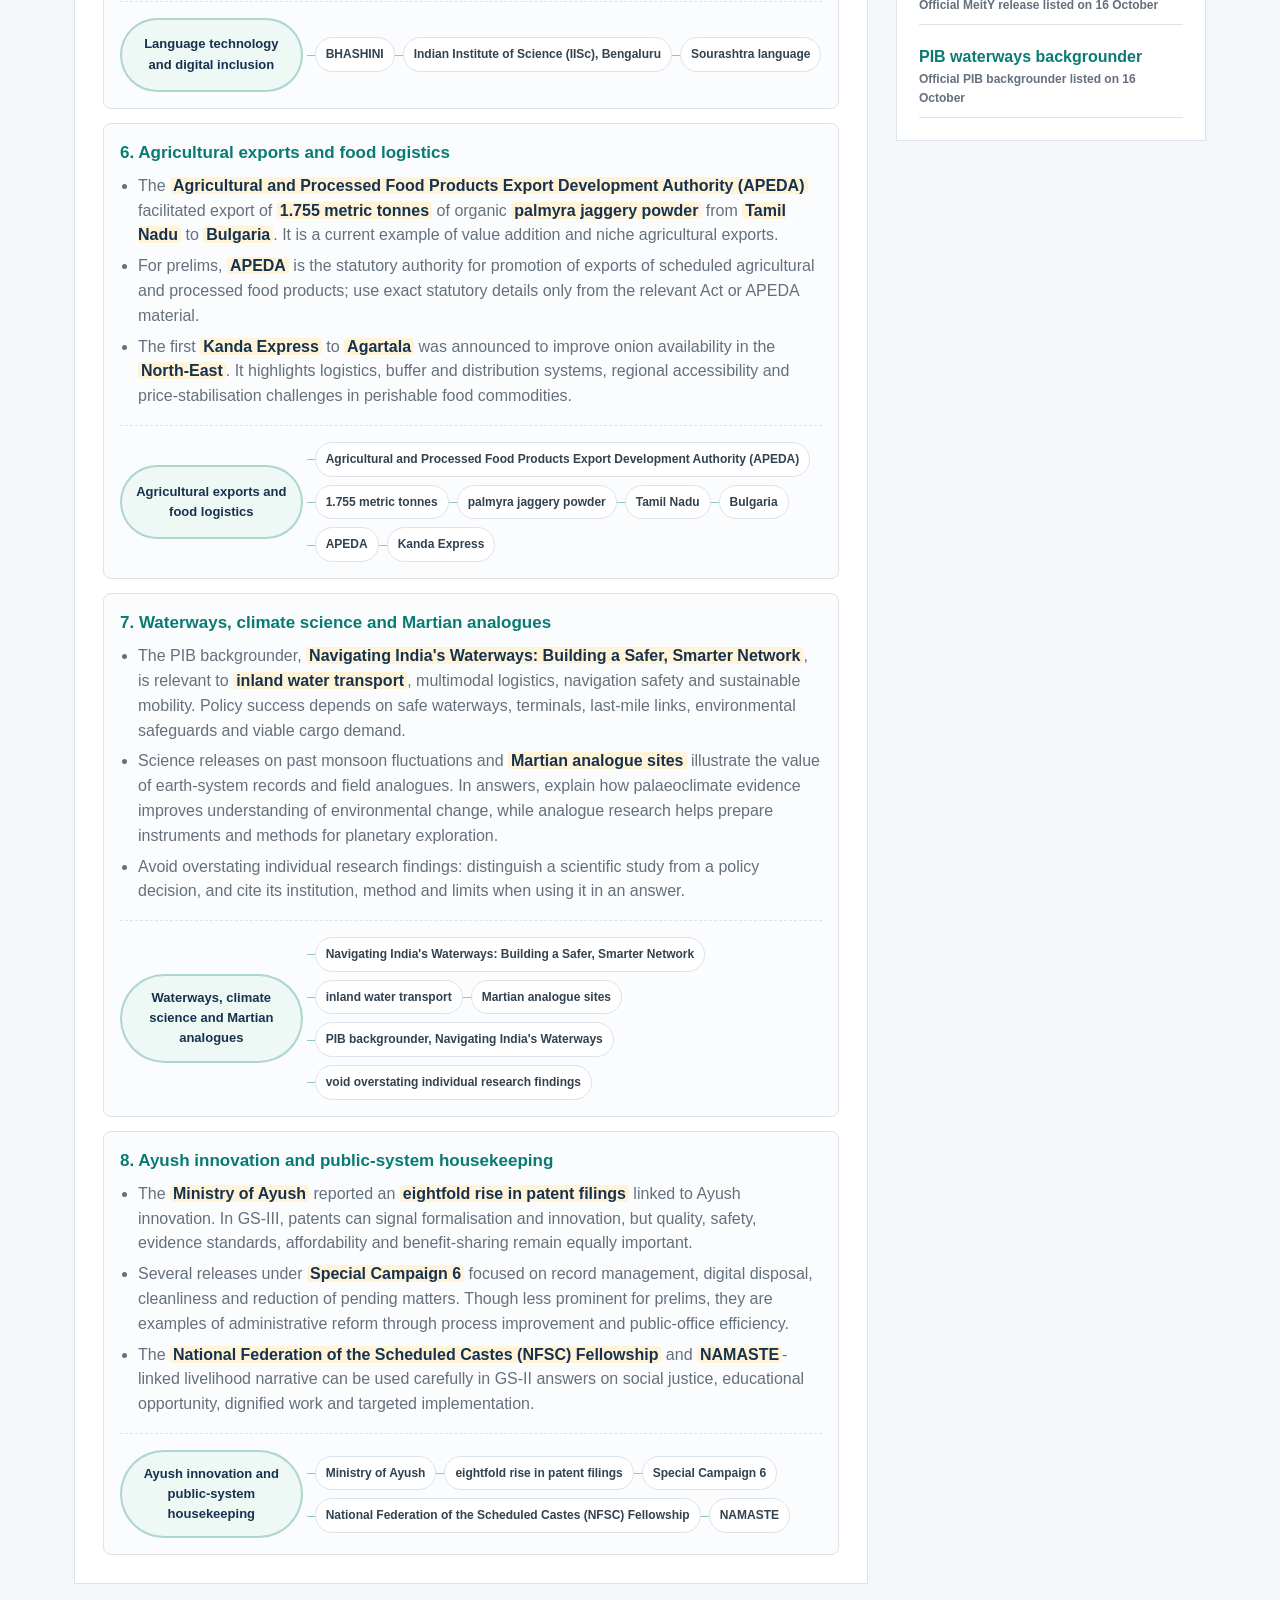
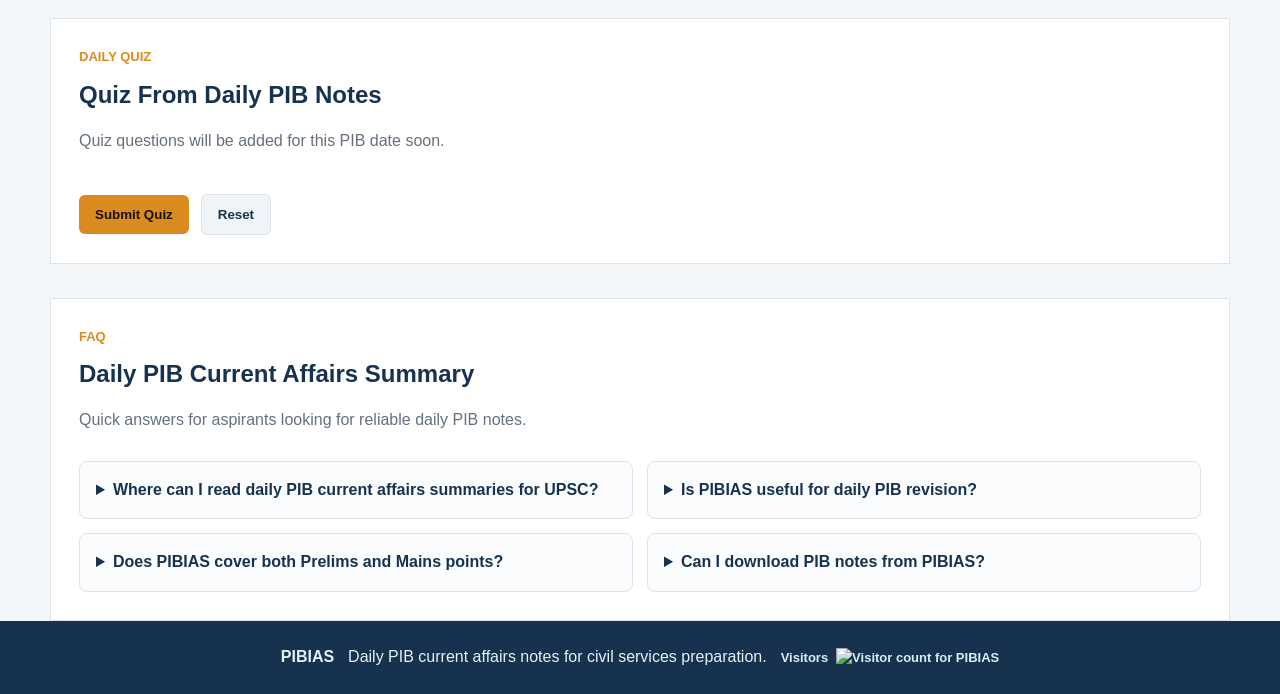
==== commit f946b3e4: "Refresh PIB notes for 16 October 2026" ====
--- a/index.html
+++ b/index.html
@@ -273,6 +273,6 @@
     </span>
   </footer>
 
-  <script src="pib-notes.js?v=20261016-1"></script>
+  <script src="pib-notes.js?v=20261016-2"></script>
 </body>
 </html>
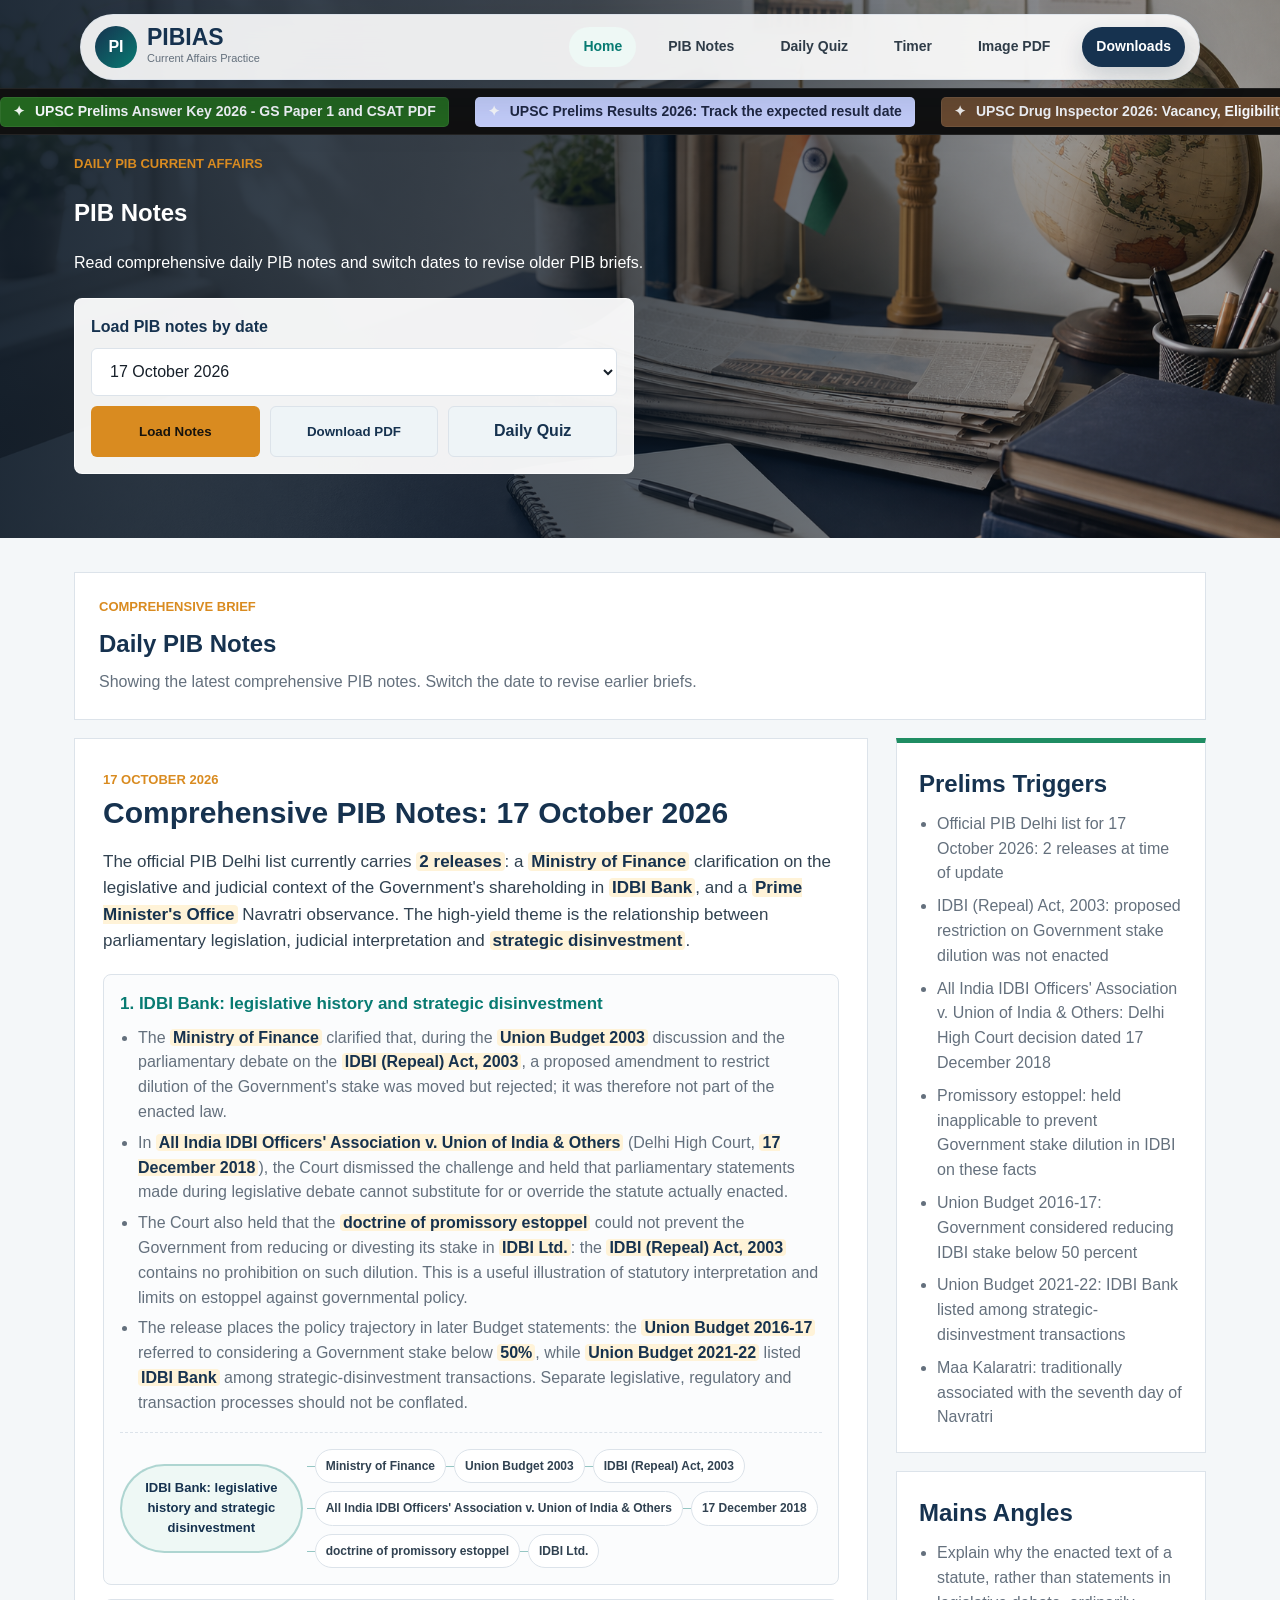
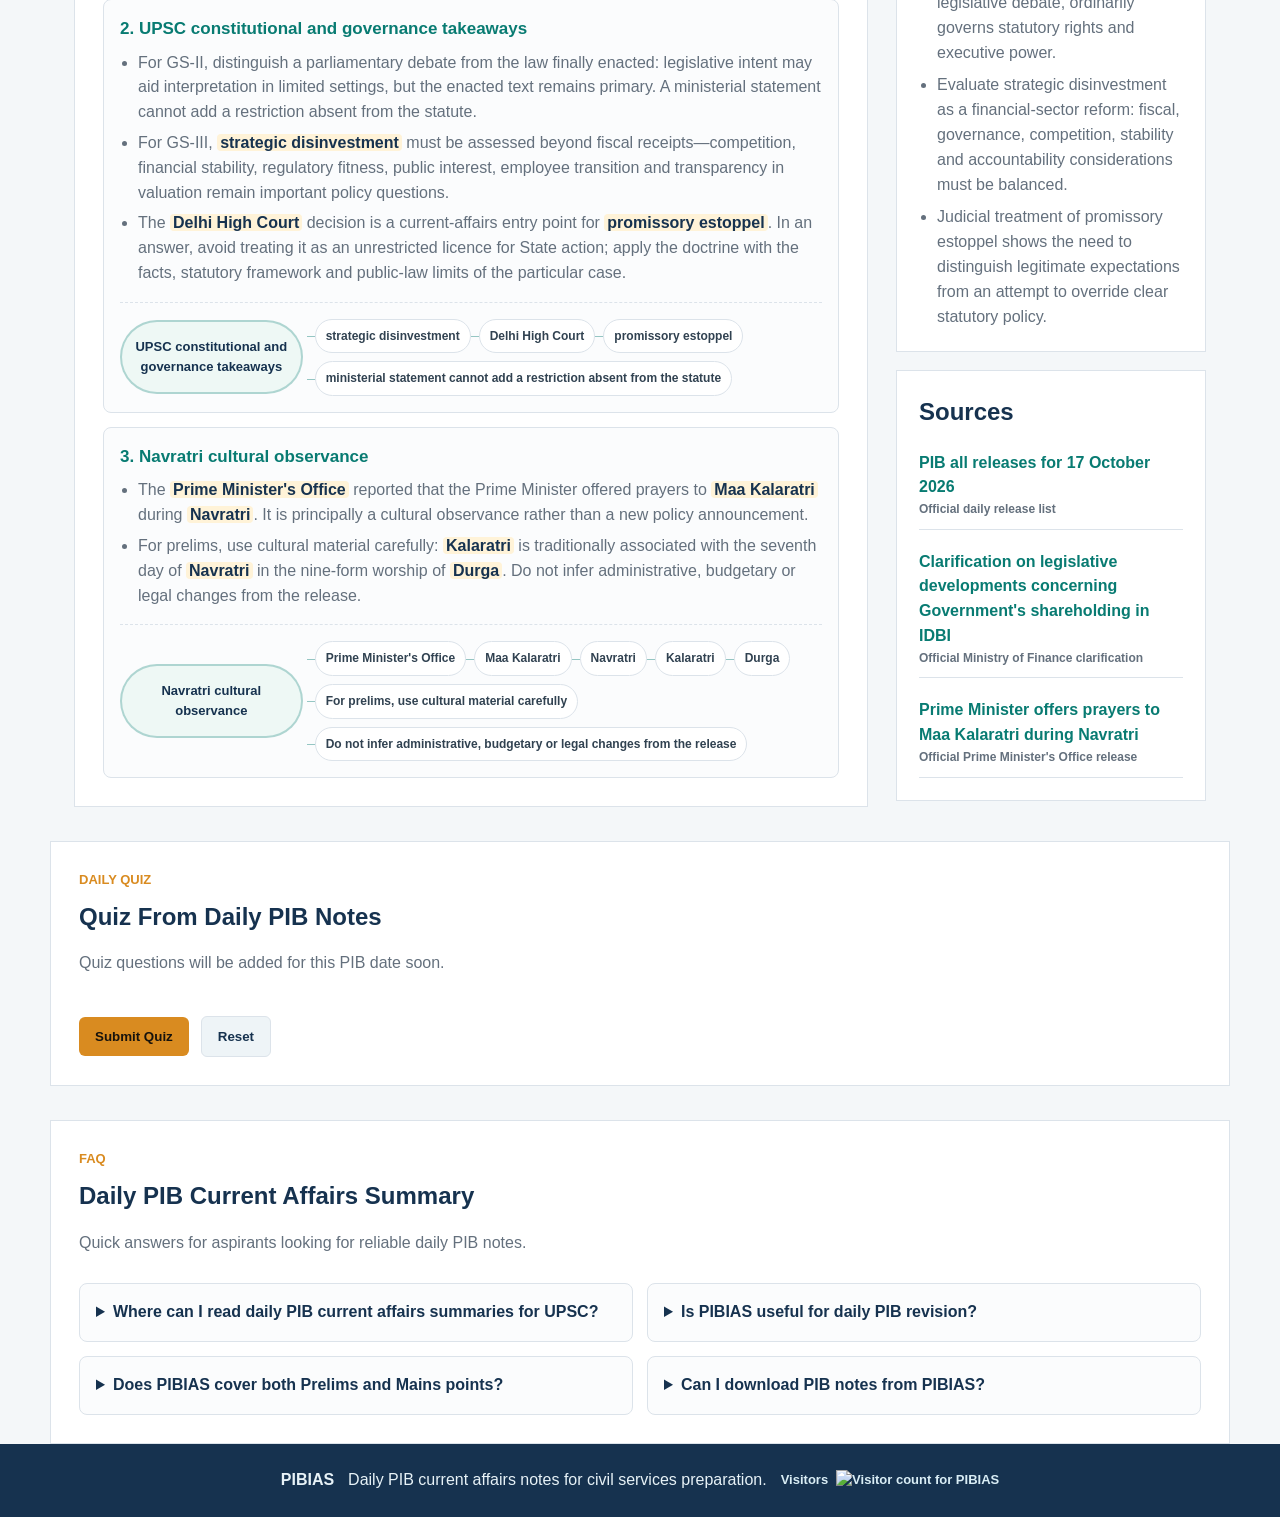
==== commit 95e0b29b: "Update PIB notes for 17 October 2026" ====
--- a/index.html
+++ b/index.html
@@ -135,7 +135,8 @@
           <label for="pibDateSelect">Load PIB notes by date</label>
           <div class="date-loader-controls">
             <select id="pibDateSelect" aria-label="Select PIB notes date">
-              <option value="2026-10-16" selected>16 October 2026</option>
+              <option value="2026-10-17" selected>17 October 2026</option>
+              <option value="2026-10-16">16 October 2026</option>
               <option value="2026-10-14">14 October 2026</option>
               <option value="2026-10-13">13 October 2026</option>
               <option value="2026-10-10">10 October 2026</option>
@@ -273,6 +274,6 @@
     </span>
   </footer>
 
-  <script src="pib-notes.js?v=20261016-2"></script>
+  <script src="pib-notes.js?v=20261017-1"></script>
 </body>
 </html>
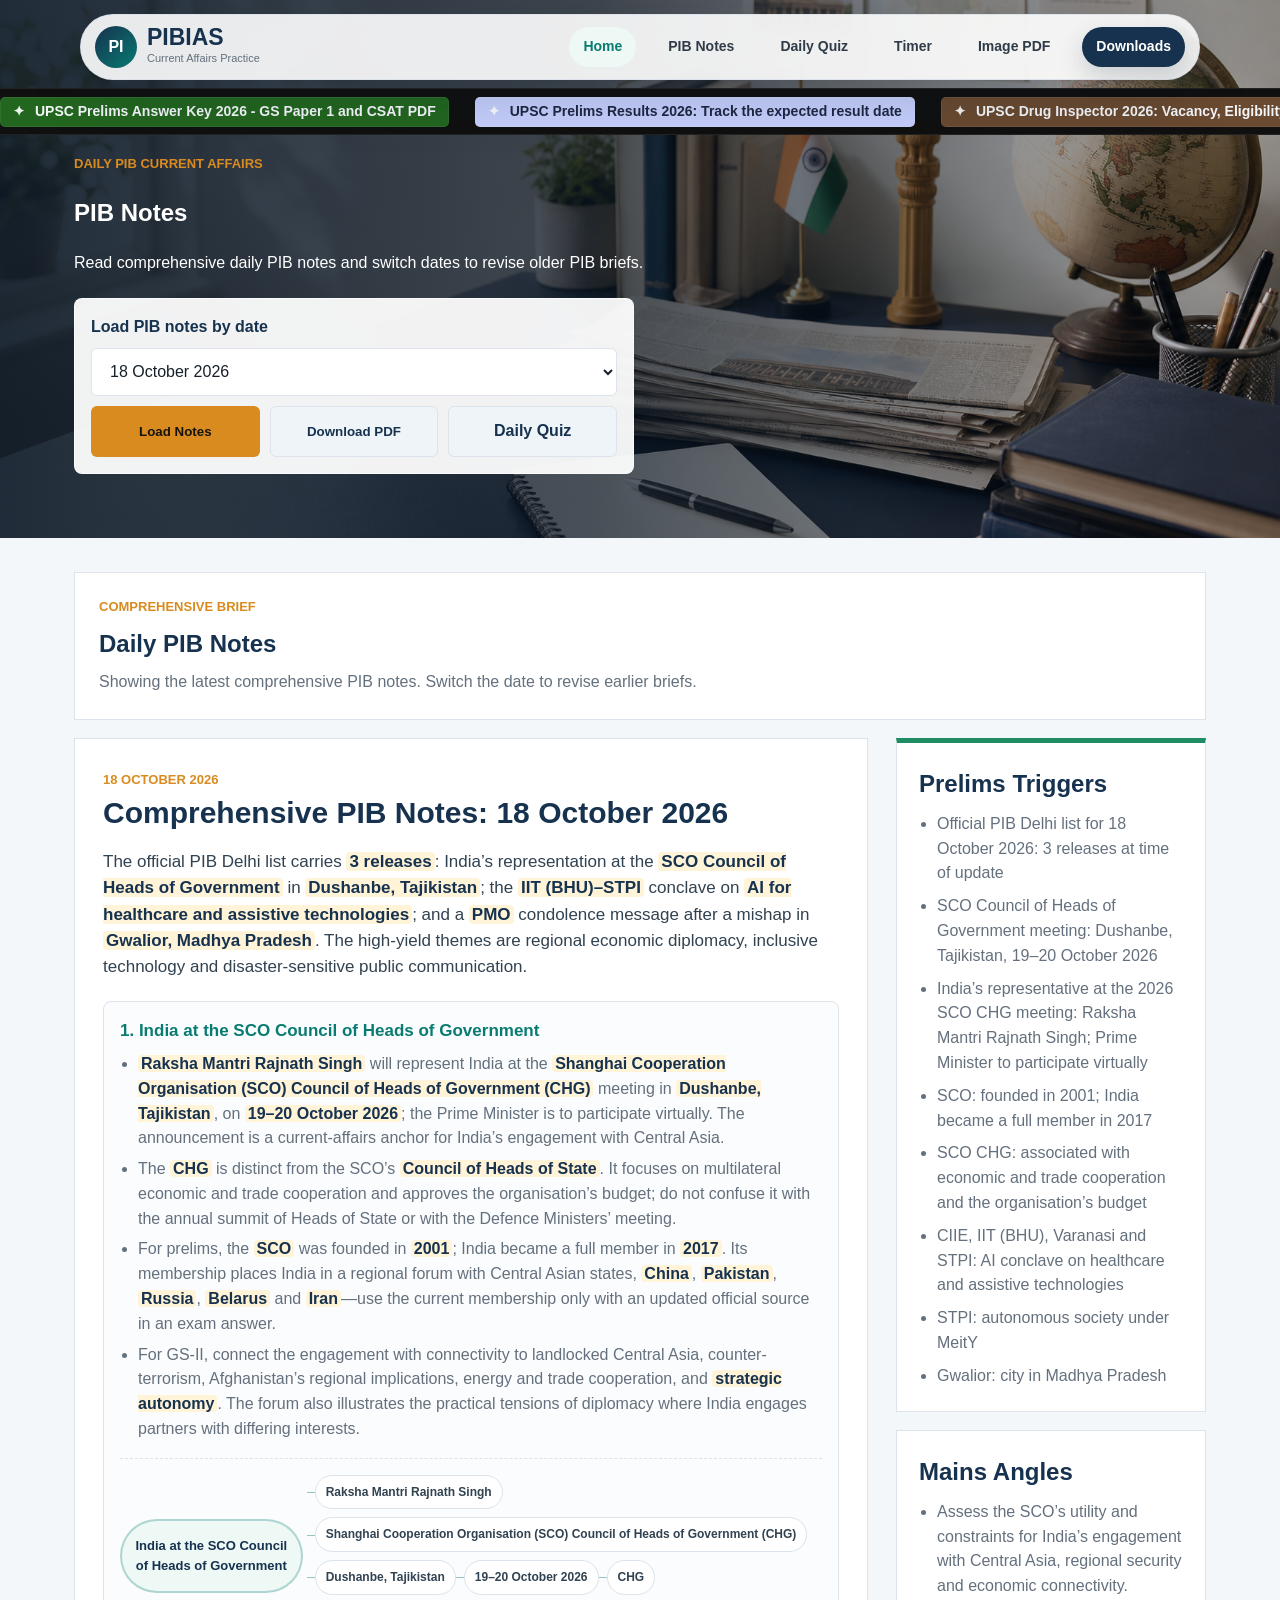
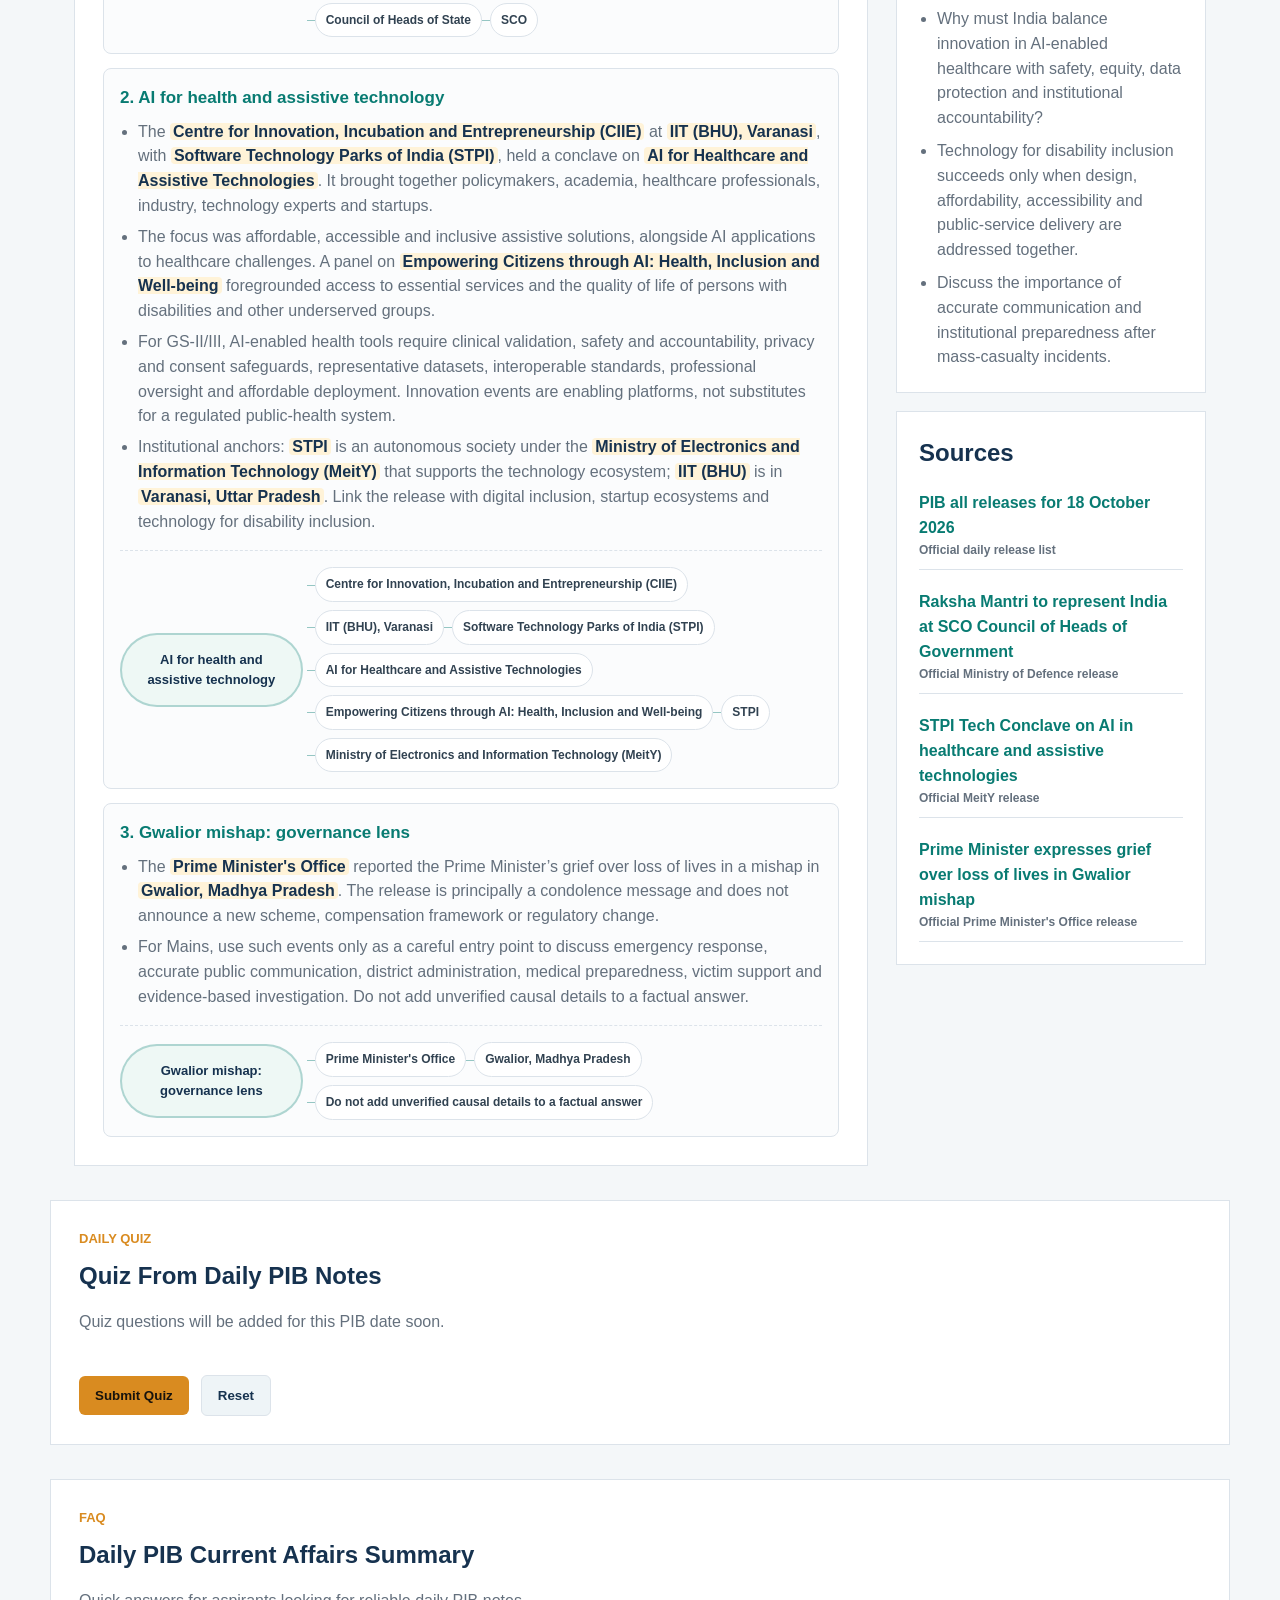
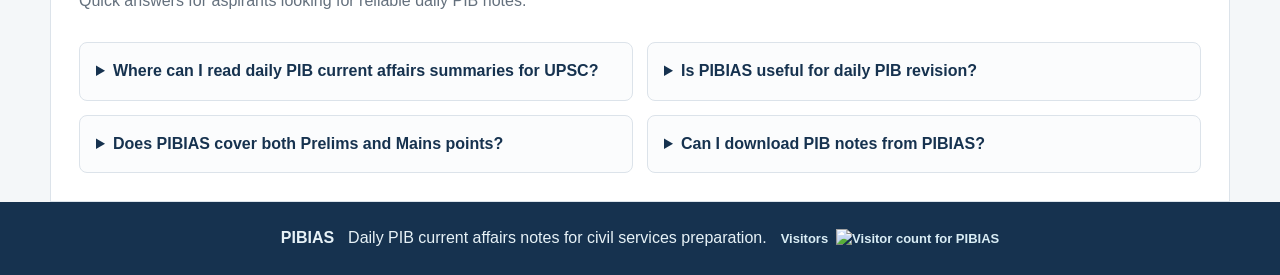
==== commit fea8f686: "Update PIB notes for 18 October 2026" ====
--- a/index.html
+++ b/index.html
@@ -135,7 +135,8 @@
           <label for="pibDateSelect">Load PIB notes by date</label>
           <div class="date-loader-controls">
             <select id="pibDateSelect" aria-label="Select PIB notes date">
-              <option value="2026-10-17" selected>17 October 2026</option>
+              <option value="2026-10-18" selected>18 October 2026</option>
+              <option value="2026-10-17">17 October 2026</option>
               <option value="2026-10-16">16 October 2026</option>
               <option value="2026-10-14">14 October 2026</option>
               <option value="2026-10-13">13 October 2026</option>
@@ -274,6 +275,6 @@
     </span>
   </footer>
 
-  <script src="pib-notes.js?v=20261017-1"></script>
+  <script src="pib-notes.js?v=20261018-1"></script>
 </body>
 </html>
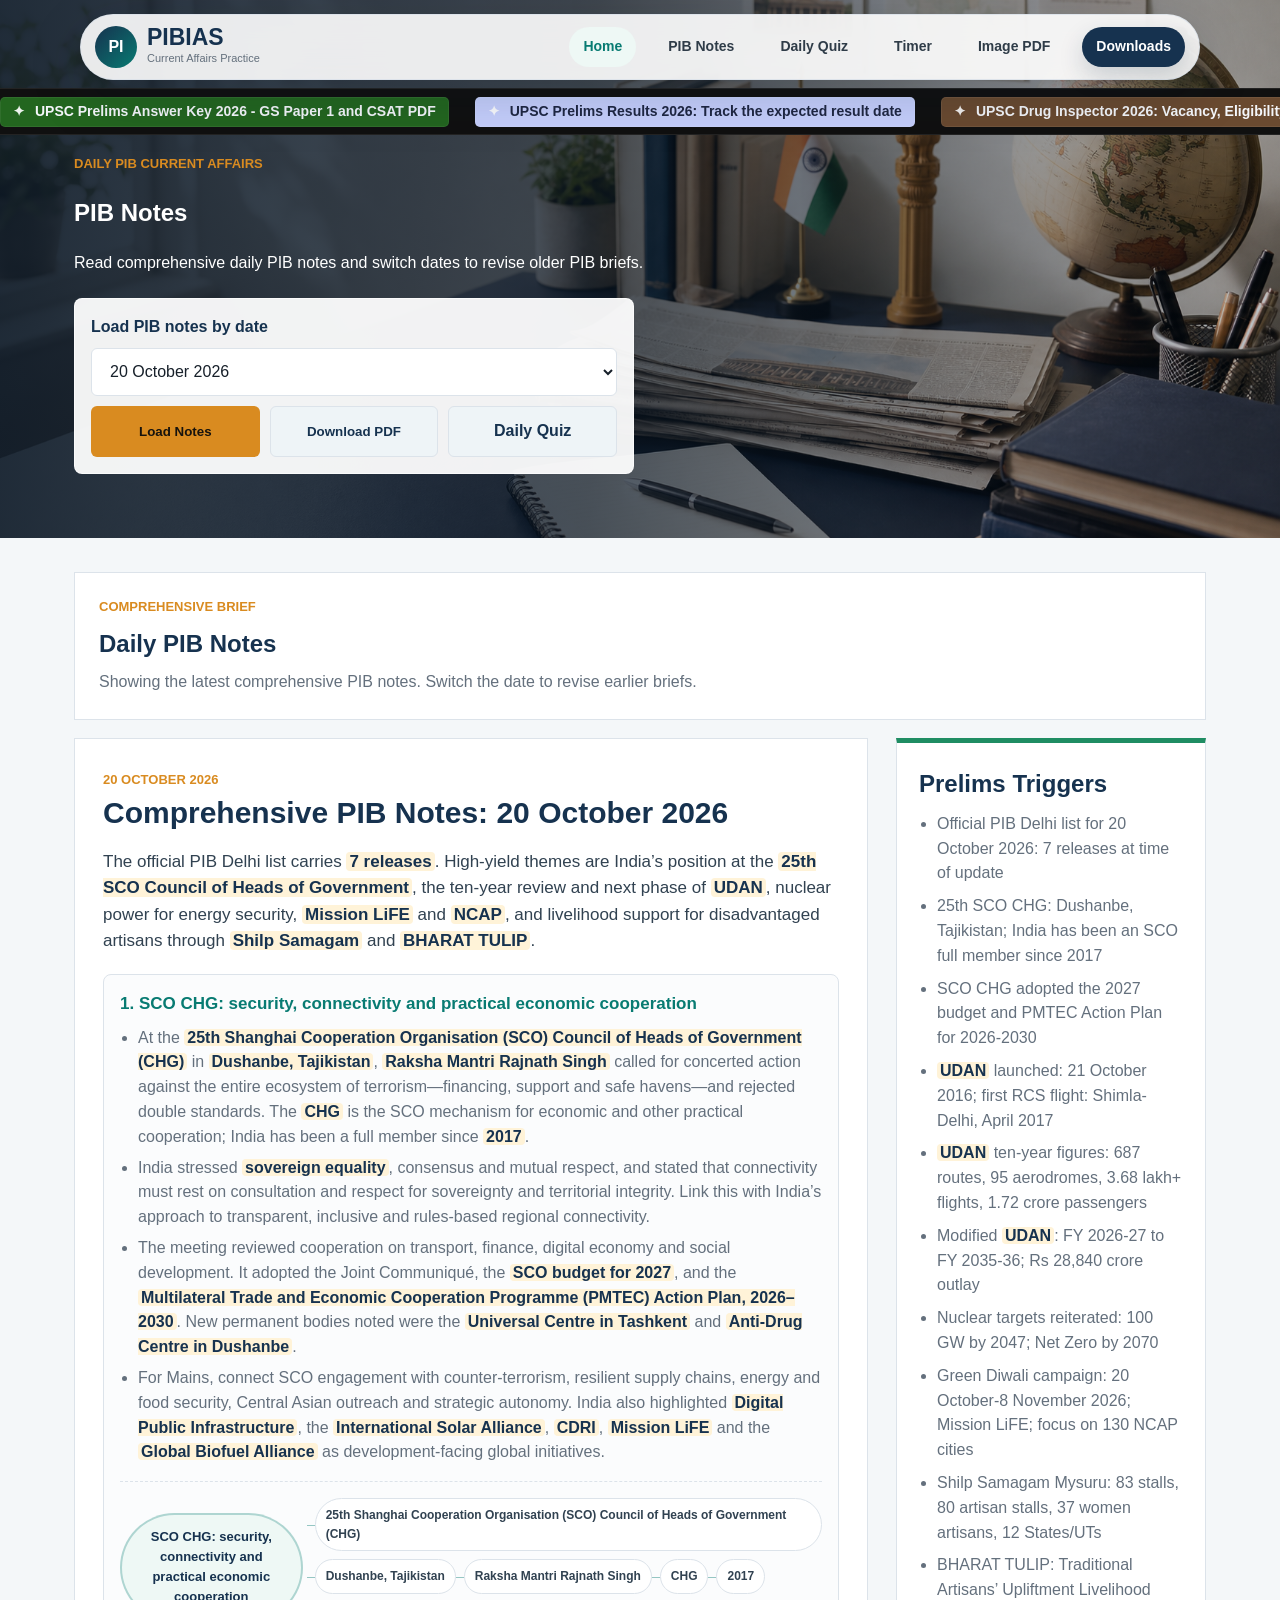
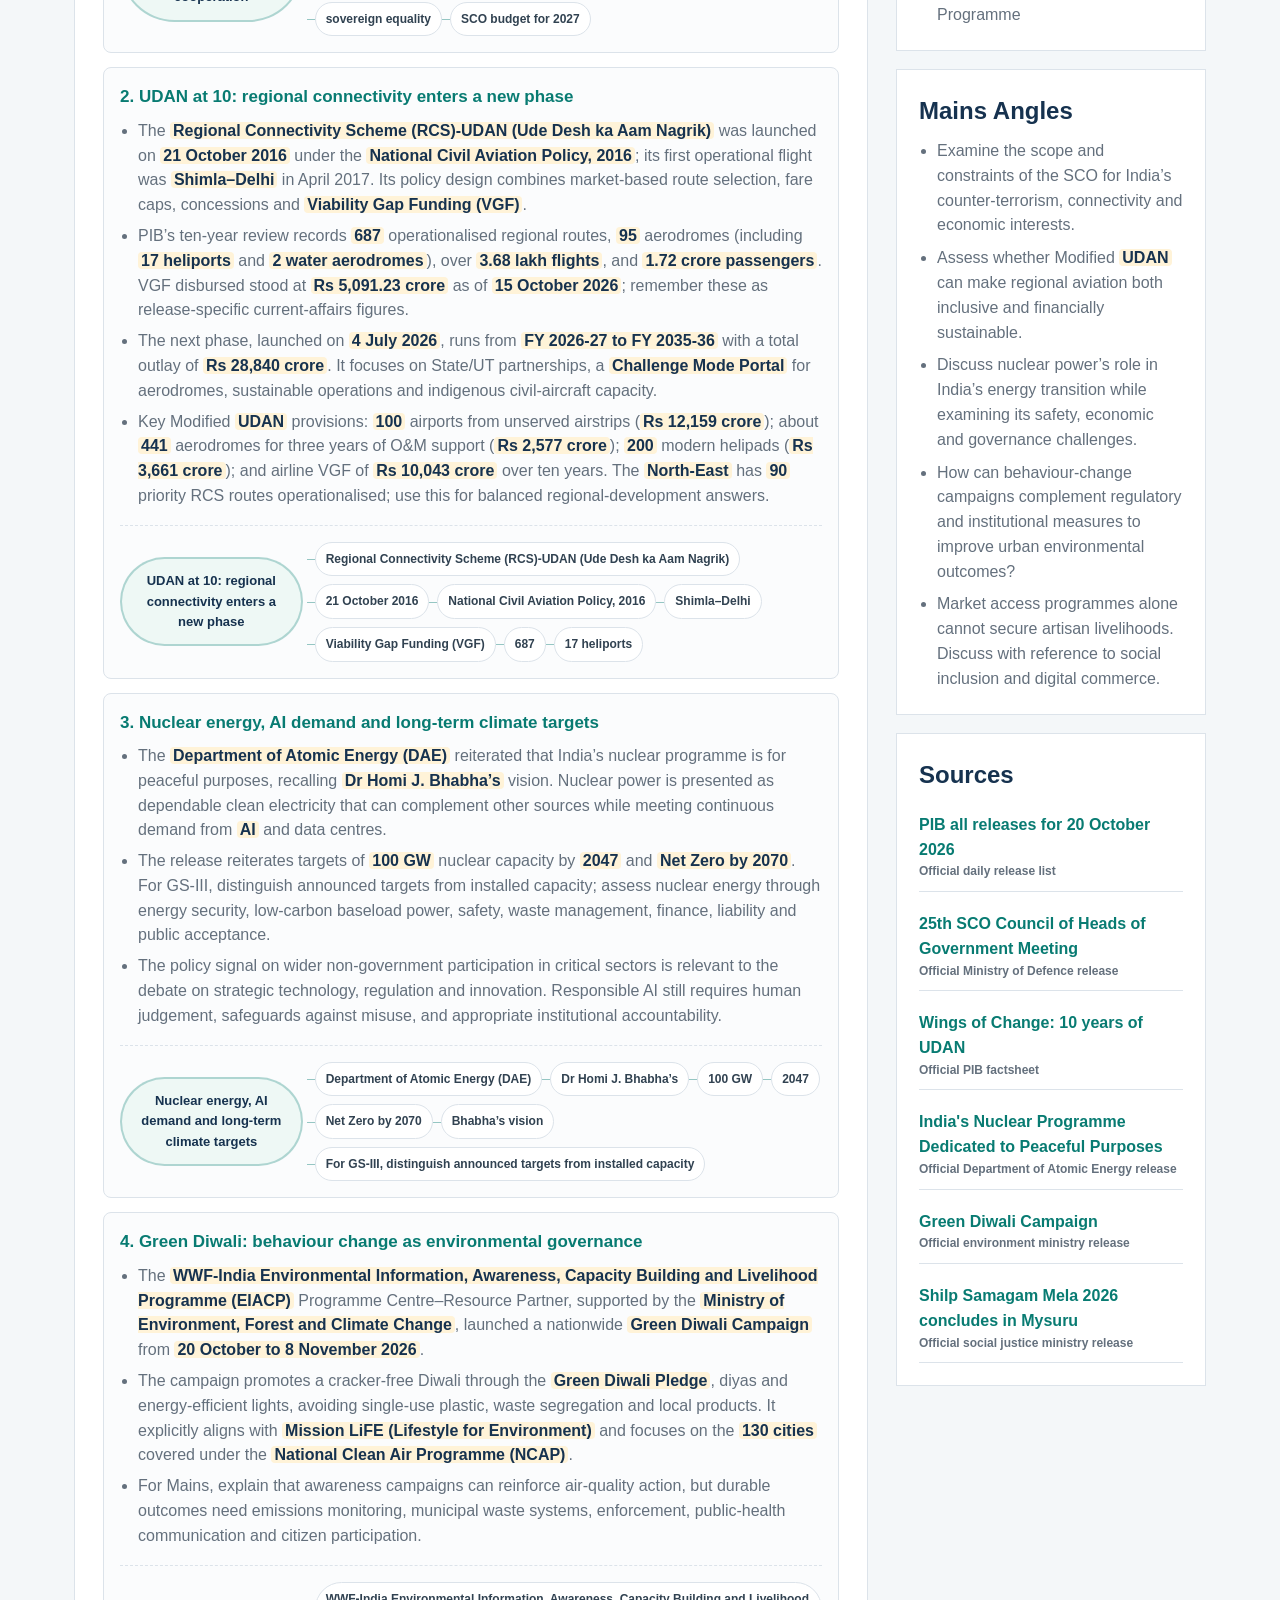
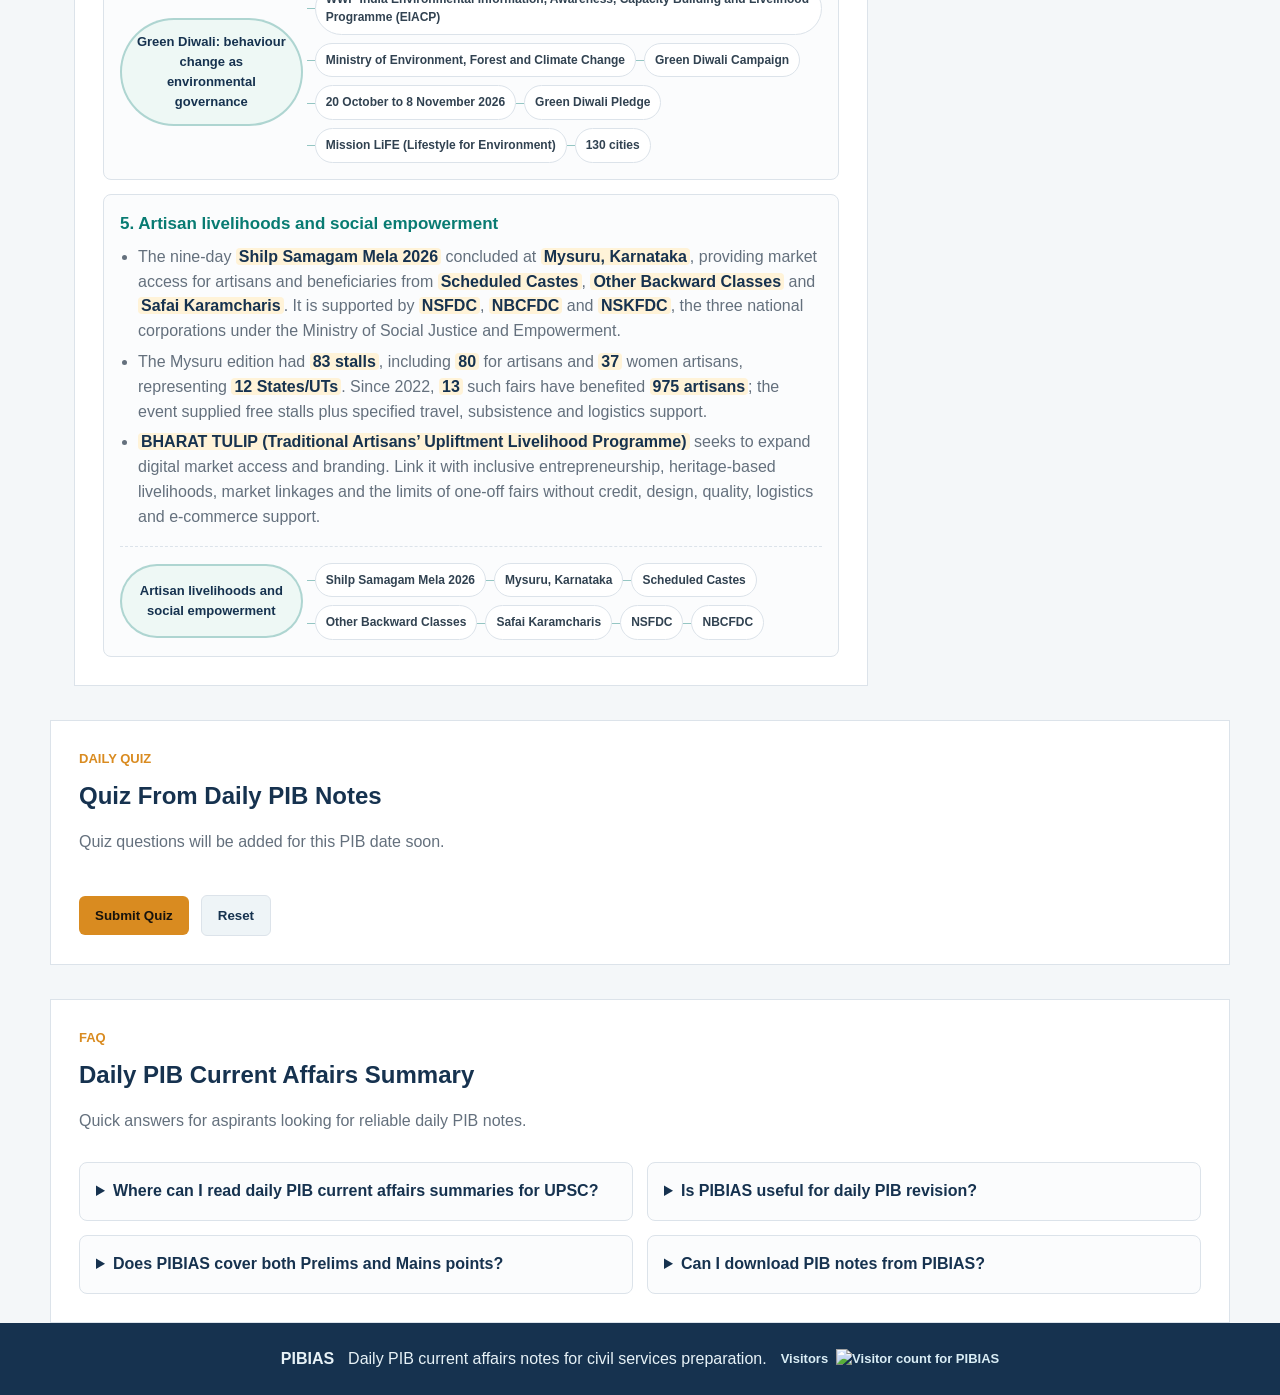
==== commit 6033c173: "Update PIB notes for 20 October 2026" ====
--- a/index.html
+++ b/index.html
@@ -135,7 +135,8 @@
           <label for="pibDateSelect">Load PIB notes by date</label>
           <div class="date-loader-controls">
             <select id="pibDateSelect" aria-label="Select PIB notes date">
-              <option value="2026-10-18" selected>18 October 2026</option>
+              <option value="2026-10-20" selected>20 October 2026</option>
+              <option value="2026-10-18">18 October 2026</option>
               <option value="2026-10-17">17 October 2026</option>
               <option value="2026-10-16">16 October 2026</option>
               <option value="2026-10-14">14 October 2026</option>
@@ -275,6 +276,6 @@
     </span>
   </footer>
 
-  <script src="pib-notes.js?v=20261018-1"></script>
+  <script src="pib-notes.js?v=20261020-1"></script>
 </body>
 </html>
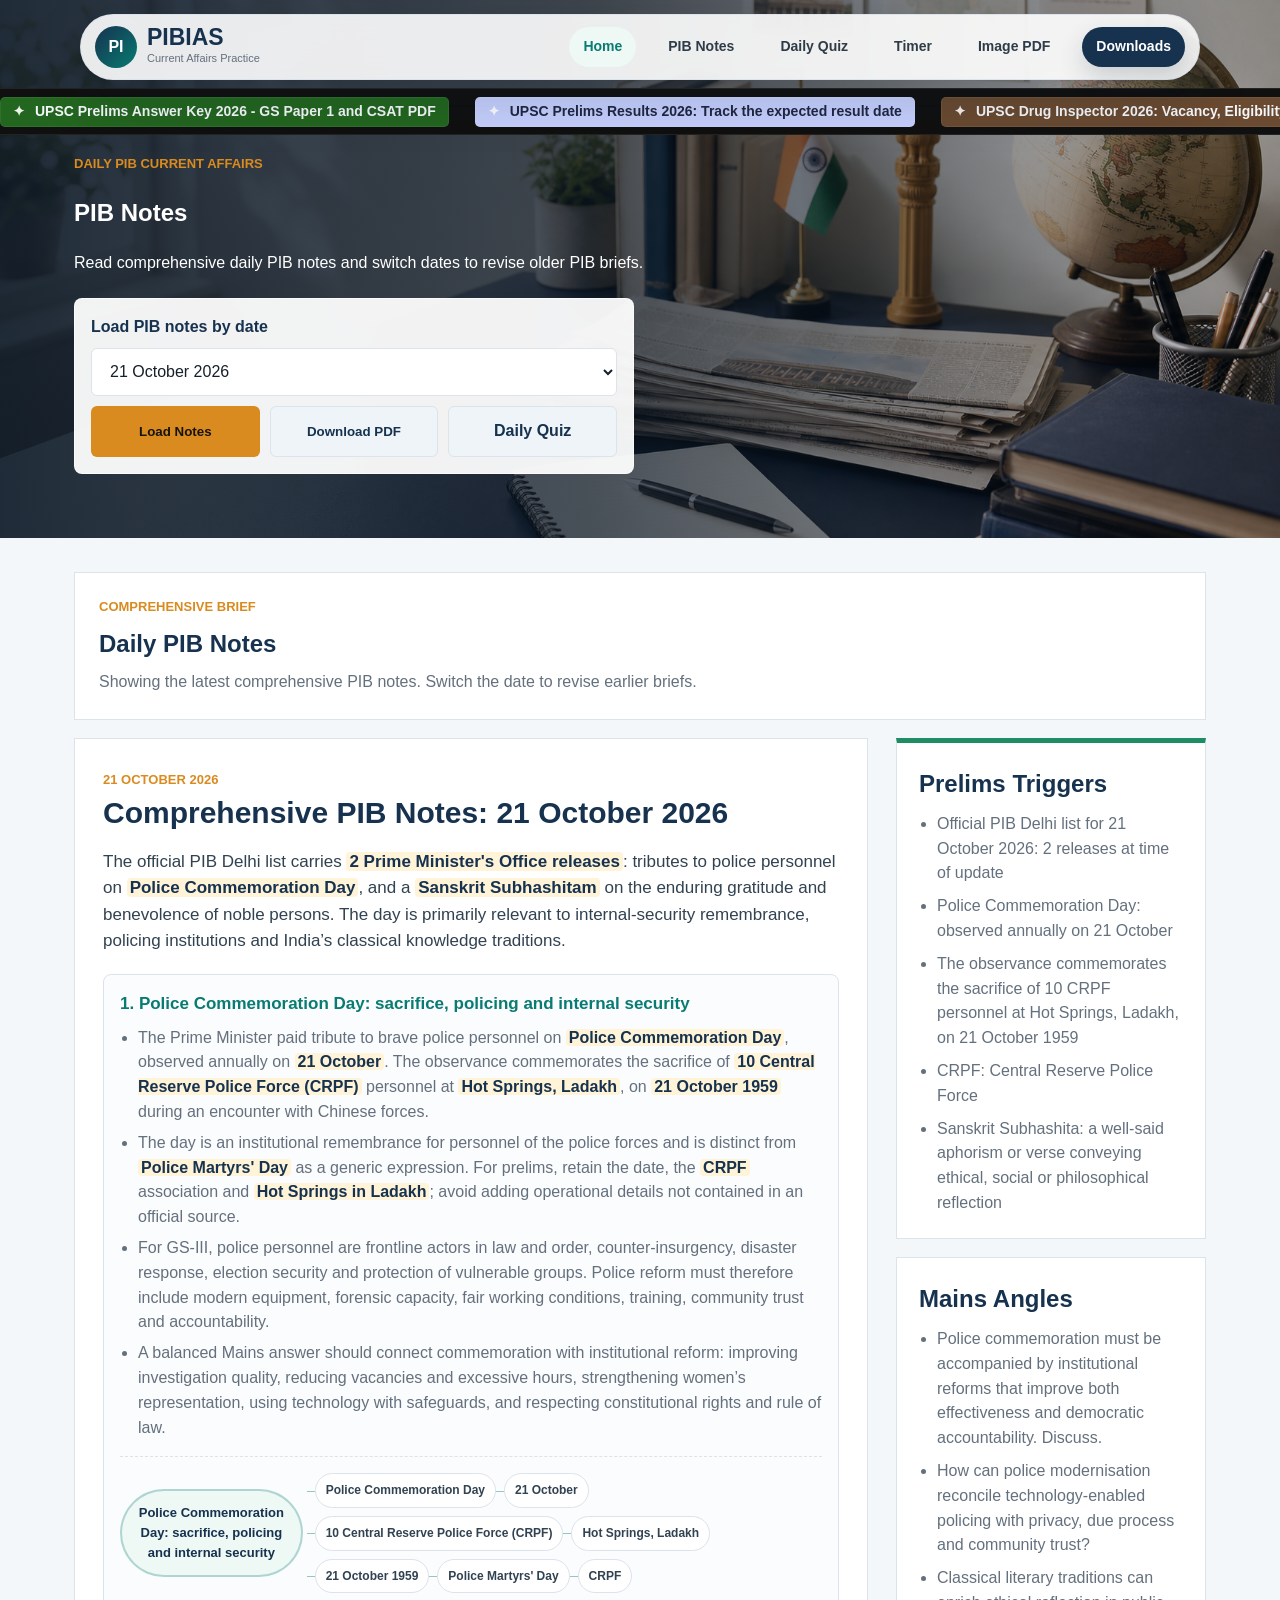
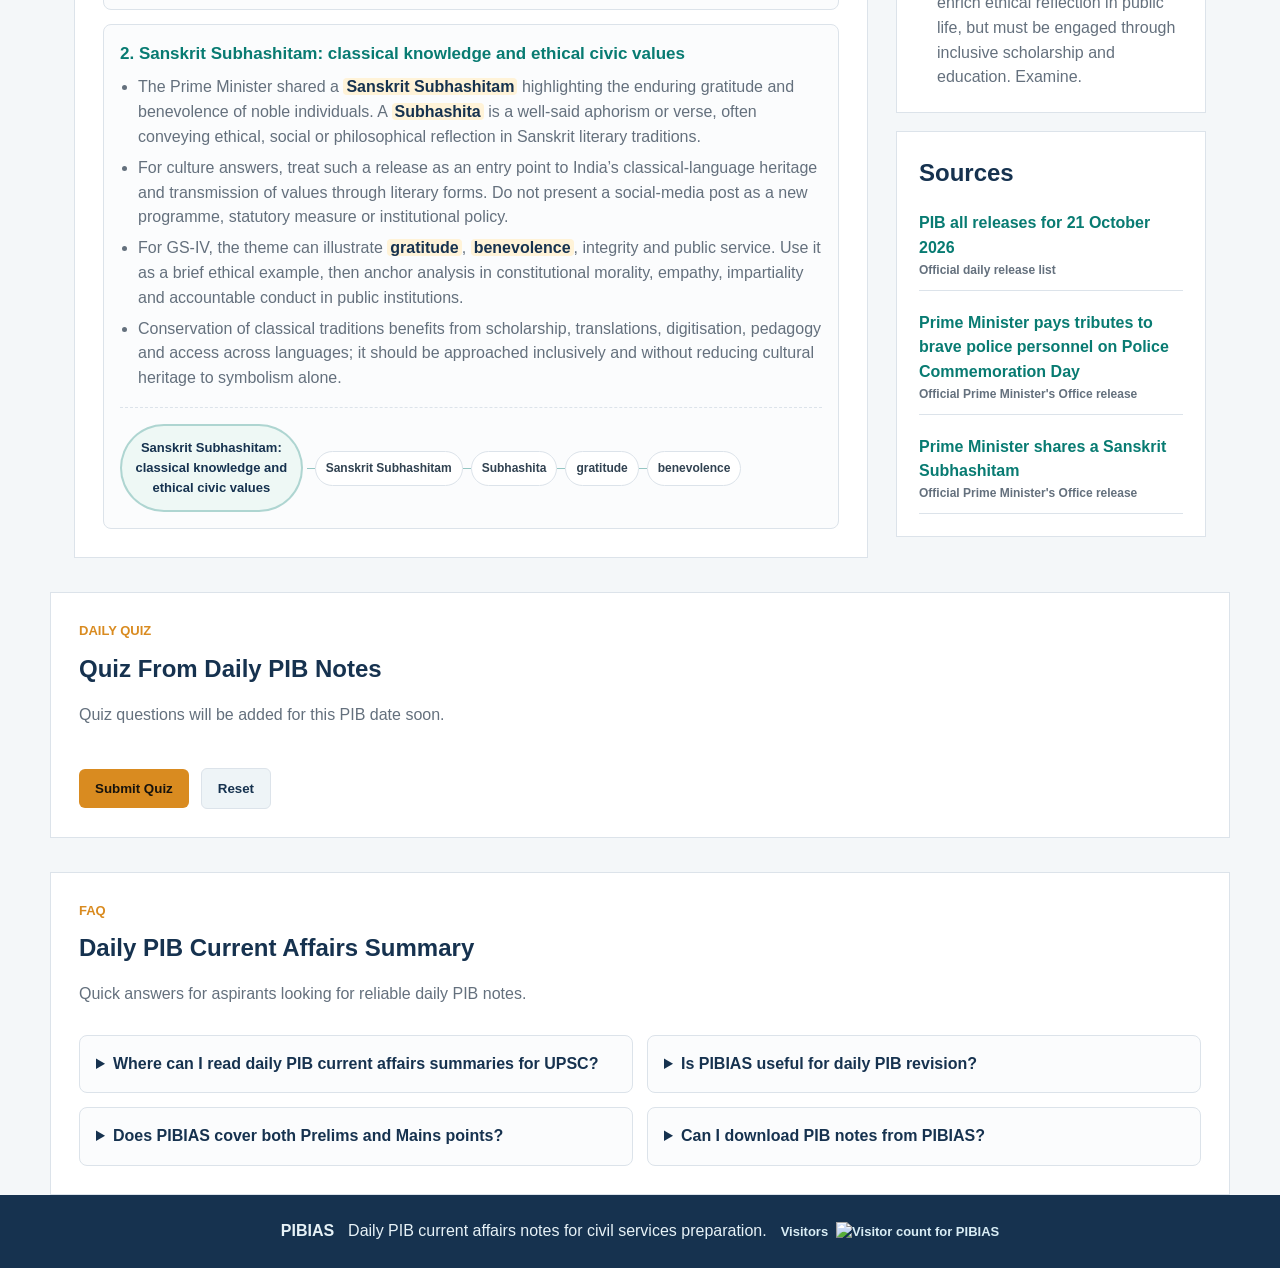
==== commit 2deab801: "Update PIB notes for 21 October 2026" ====
--- a/index.html
+++ b/index.html
@@ -135,7 +135,8 @@
           <label for="pibDateSelect">Load PIB notes by date</label>
           <div class="date-loader-controls">
             <select id="pibDateSelect" aria-label="Select PIB notes date">
-              <option value="2026-10-20" selected>20 October 2026</option>
+              <option value="2026-10-21" selected>21 October 2026</option>
+              <option value="2026-10-20">20 October 2026</option>
               <option value="2026-10-18">18 October 2026</option>
               <option value="2026-10-17">17 October 2026</option>
               <option value="2026-10-16">16 October 2026</option>
@@ -276,6 +277,6 @@
     </span>
   </footer>
 
-  <script src="pib-notes.js?v=20261020-1"></script>
+  <script src="pib-notes.js?v=20261021-1"></script>
 </body>
 </html>
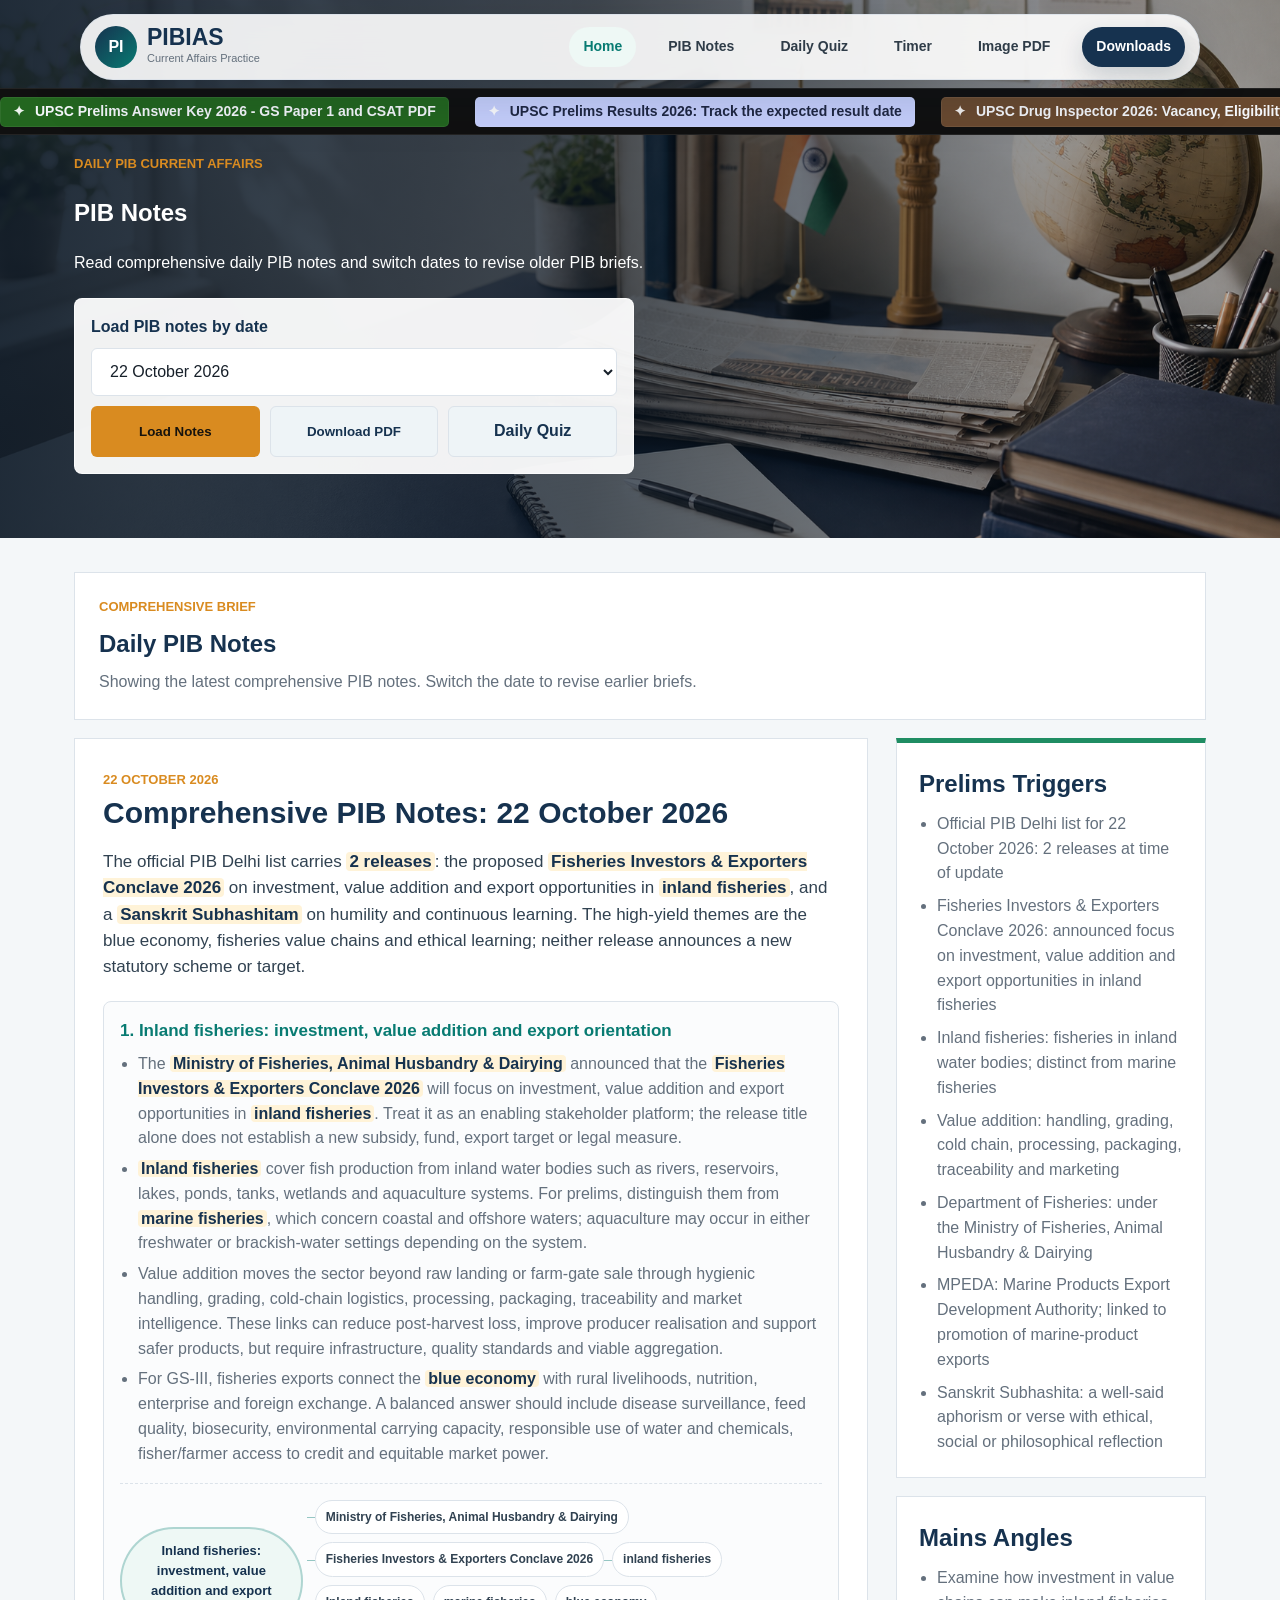
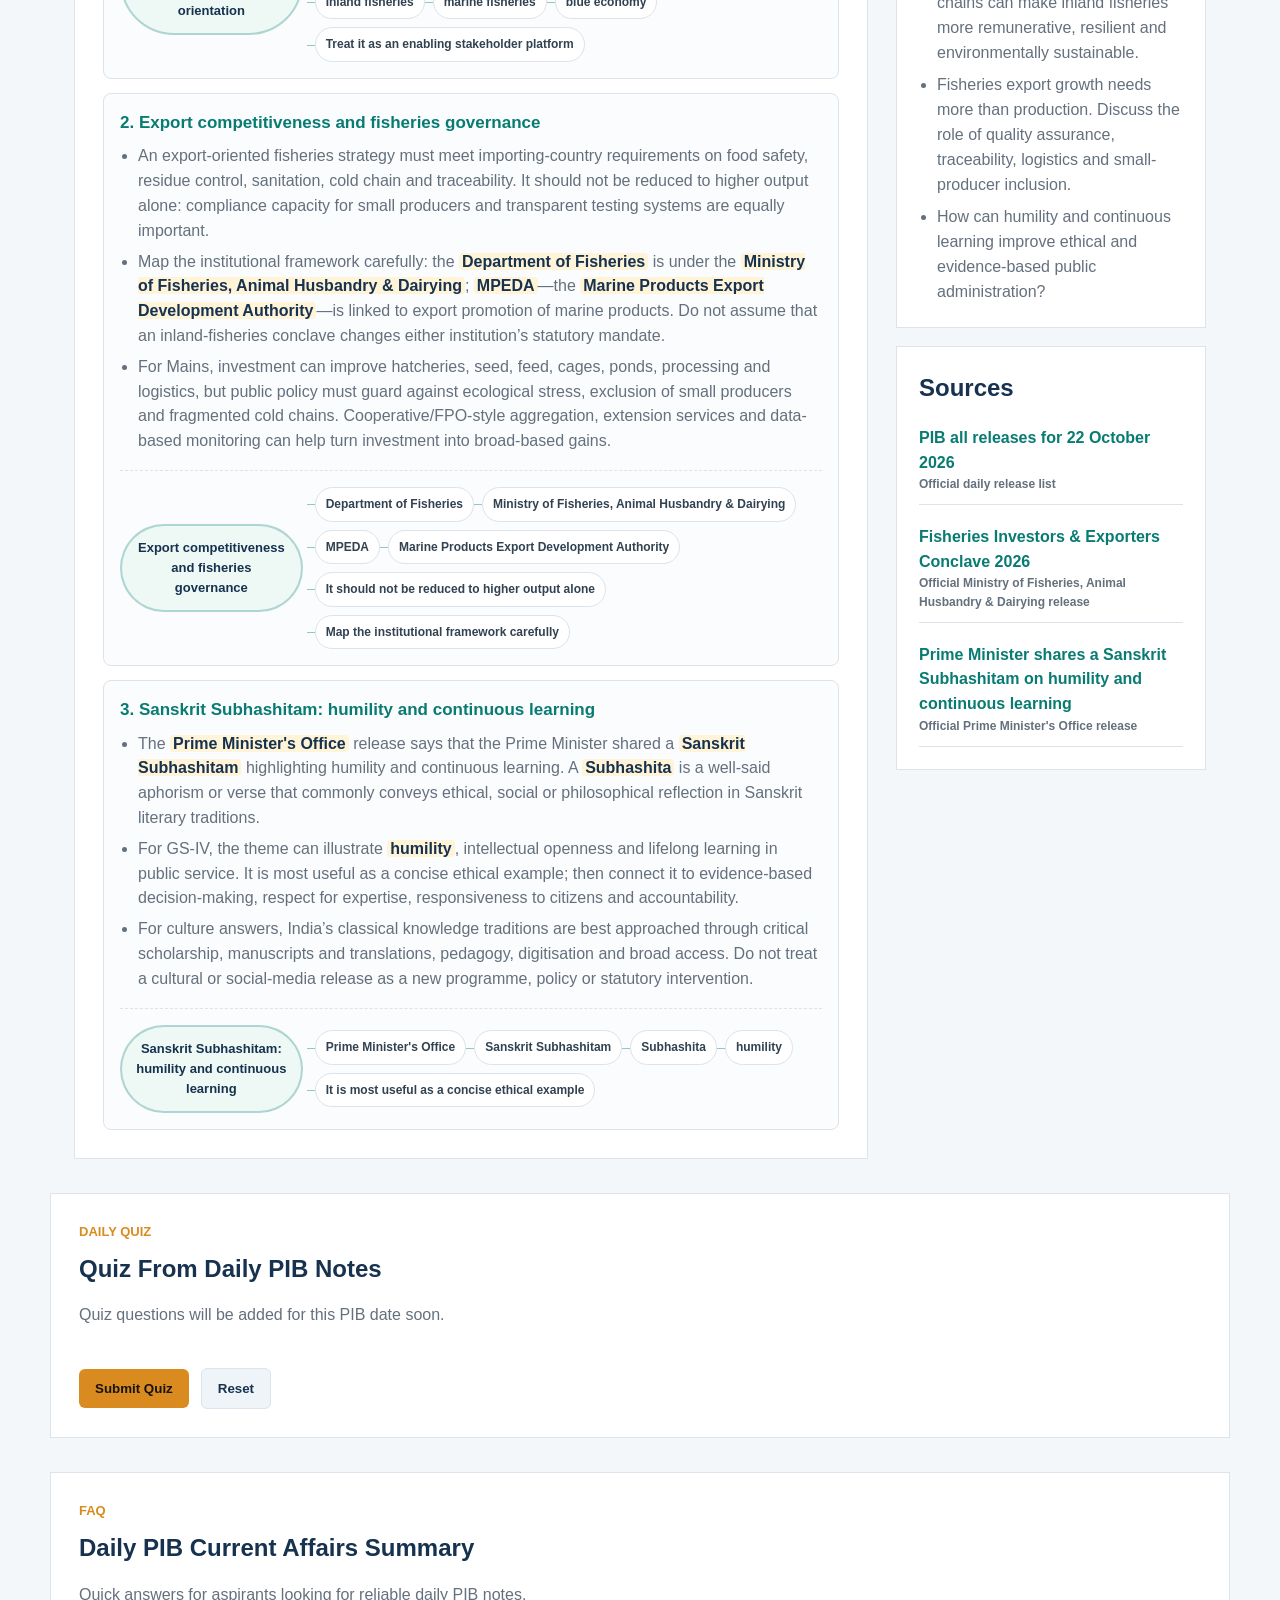
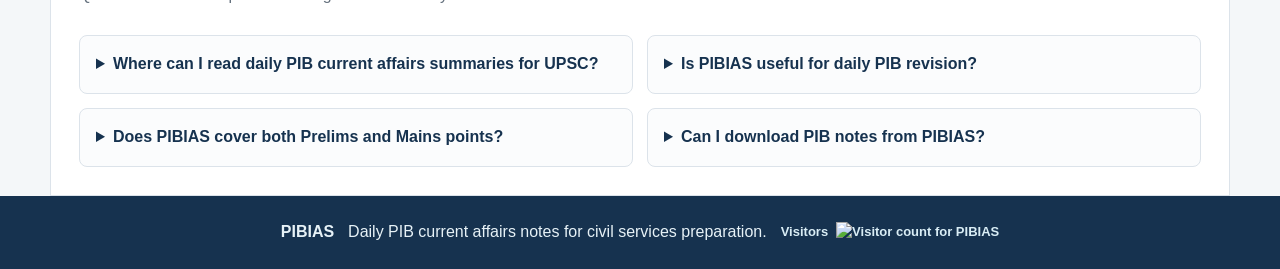
==== commit 9a0e2157: "Update PIB notes for 22 October 2026" ====
--- a/index.html
+++ b/index.html
@@ -135,7 +135,8 @@
           <label for="pibDateSelect">Load PIB notes by date</label>
           <div class="date-loader-controls">
             <select id="pibDateSelect" aria-label="Select PIB notes date">
-              <option value="2026-10-21" selected>21 October 2026</option>
+              <option value="2026-10-22" selected>22 October 2026</option>
+              <option value="2026-10-21">21 October 2026</option>
               <option value="2026-10-20">20 October 2026</option>
               <option value="2026-10-18">18 October 2026</option>
               <option value="2026-10-17">17 October 2026</option>
@@ -277,6 +278,6 @@
     </span>
   </footer>
 
-  <script src="pib-notes.js?v=20261021-1"></script>
+  <script src="pib-notes.js?v=20261022-1"></script>
 </body>
 </html>
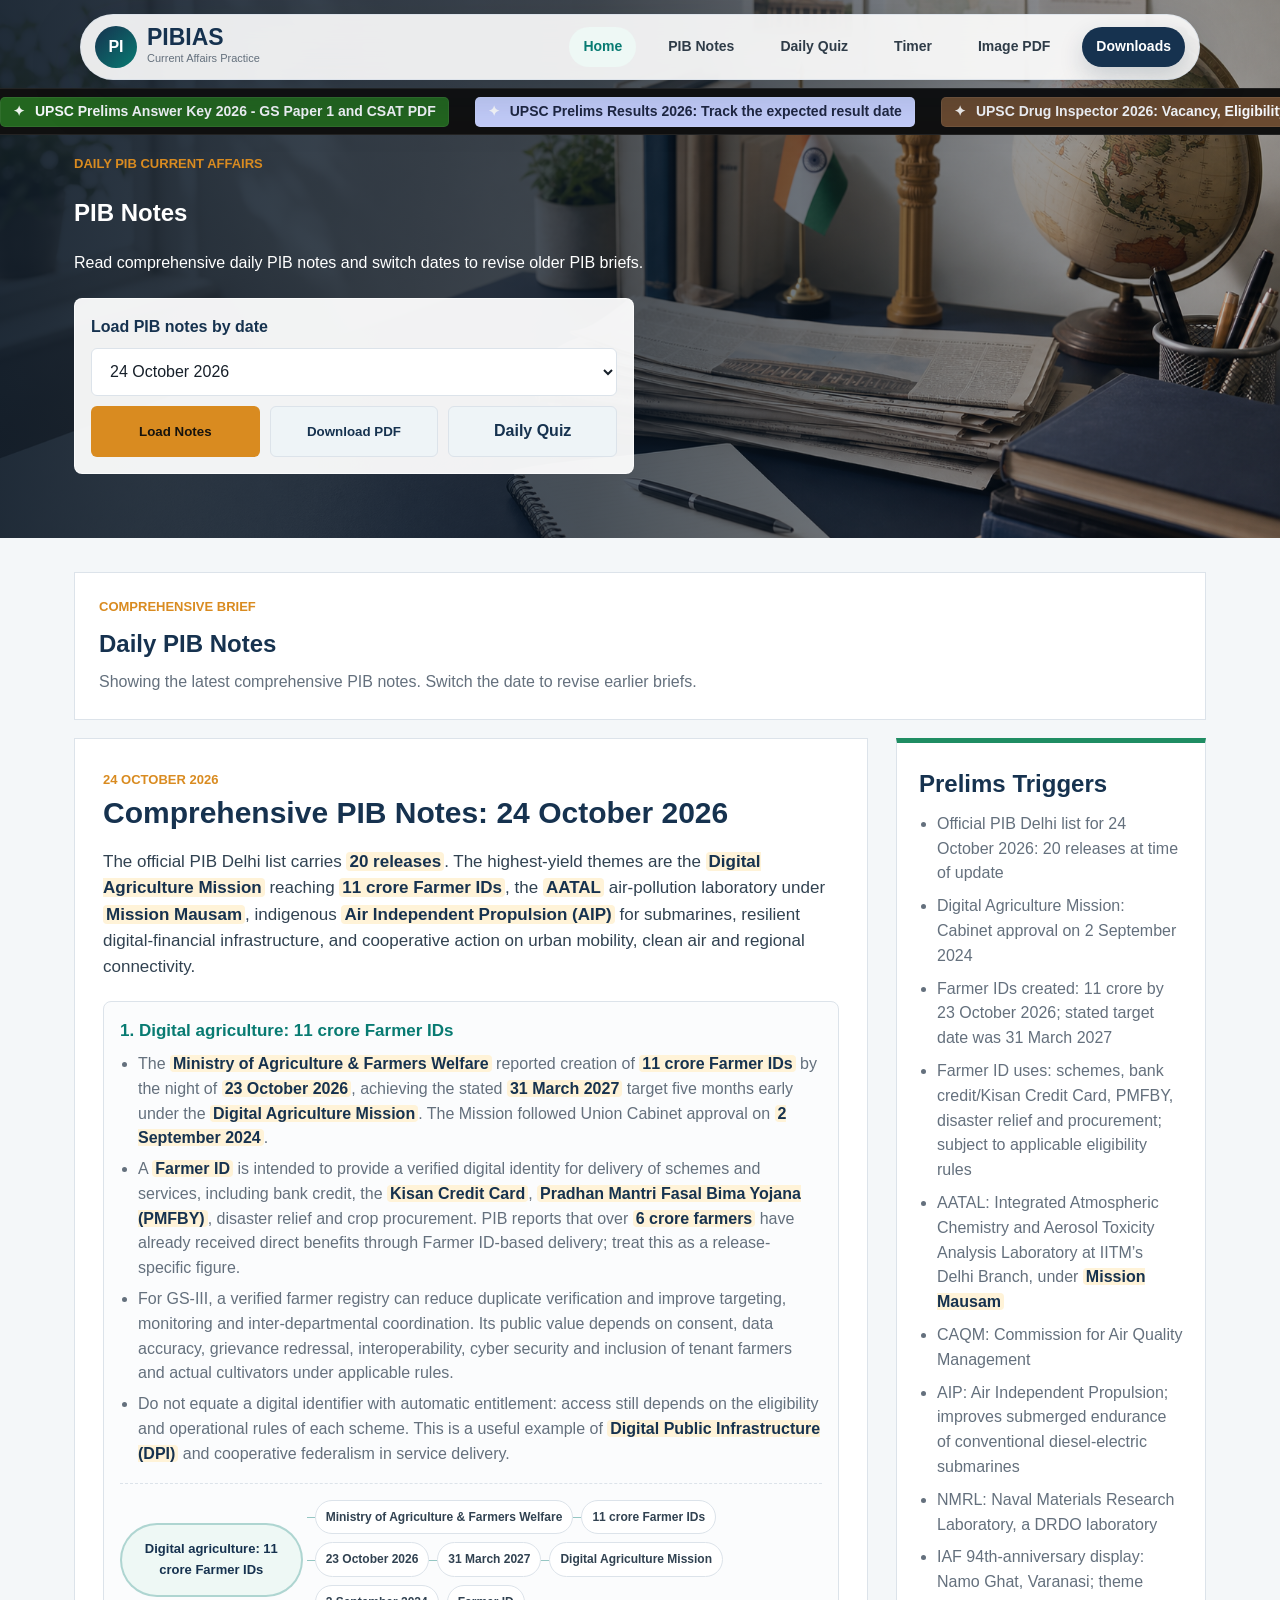
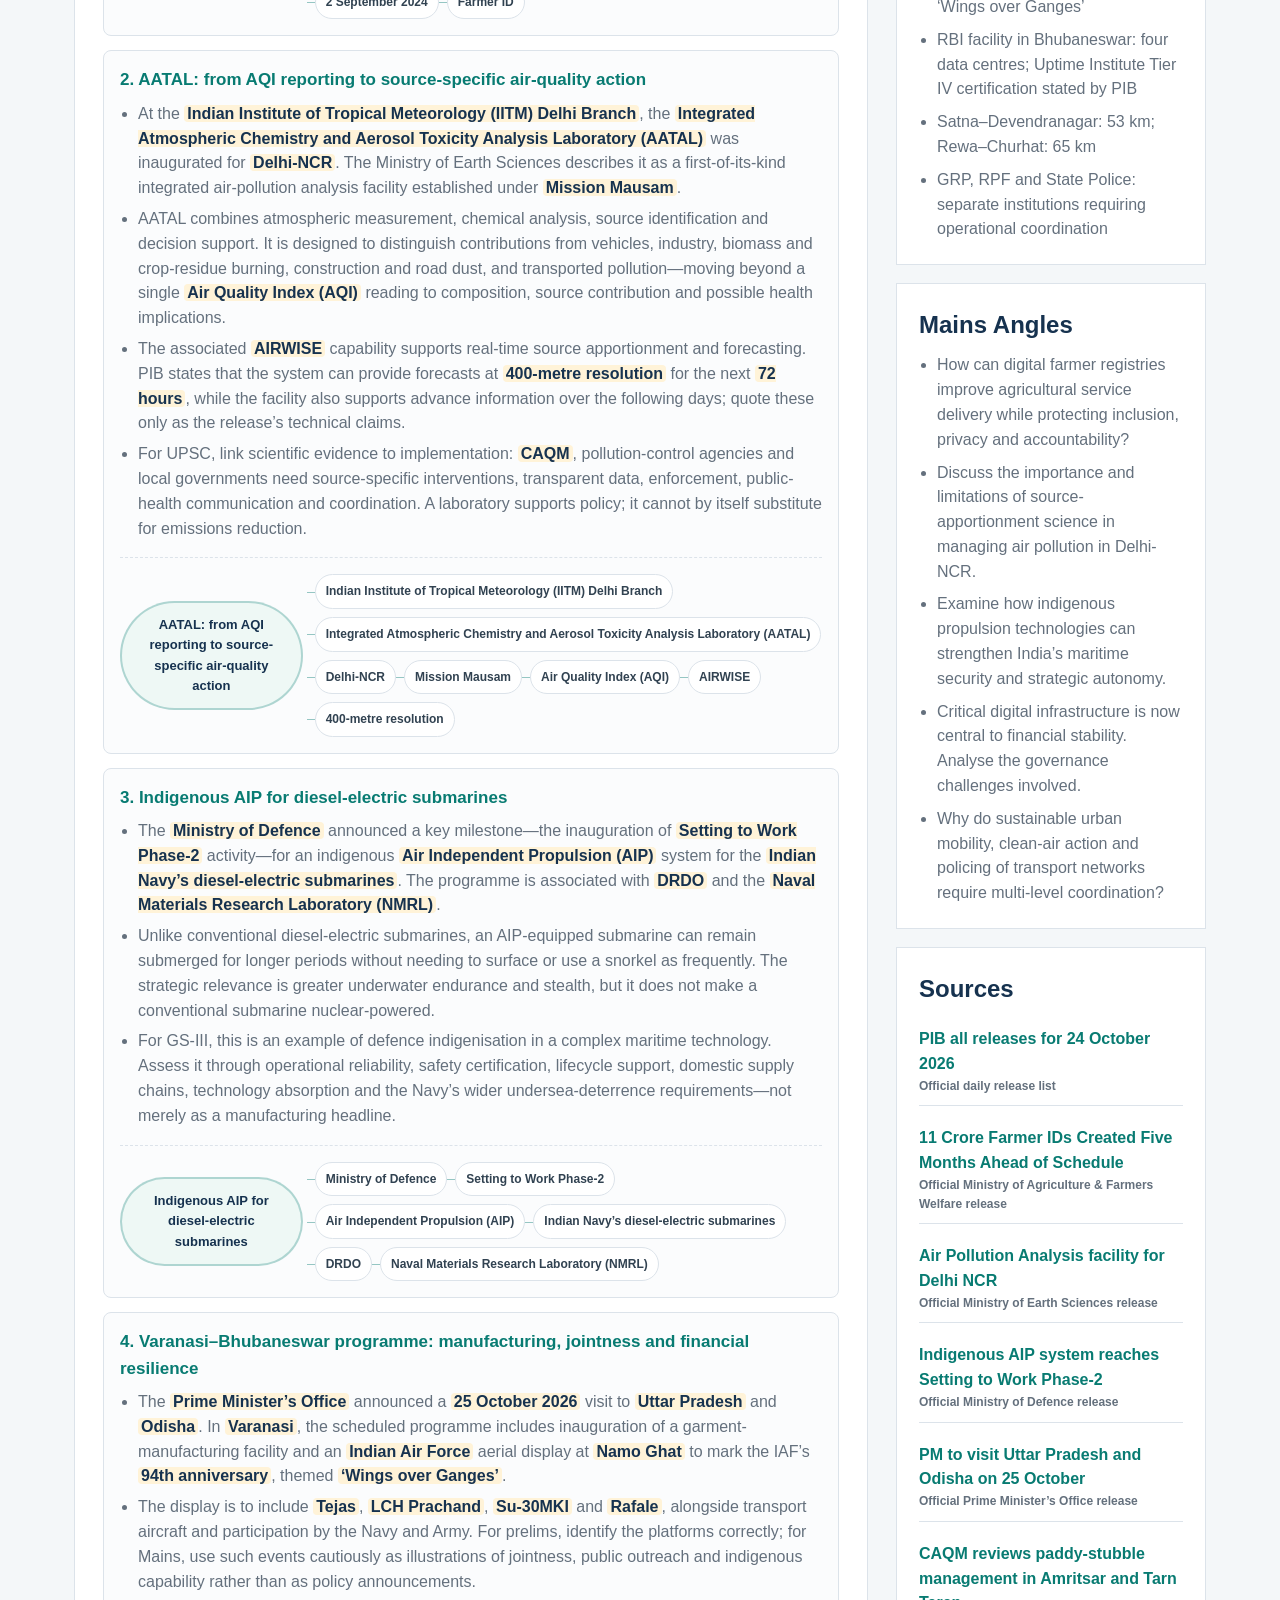
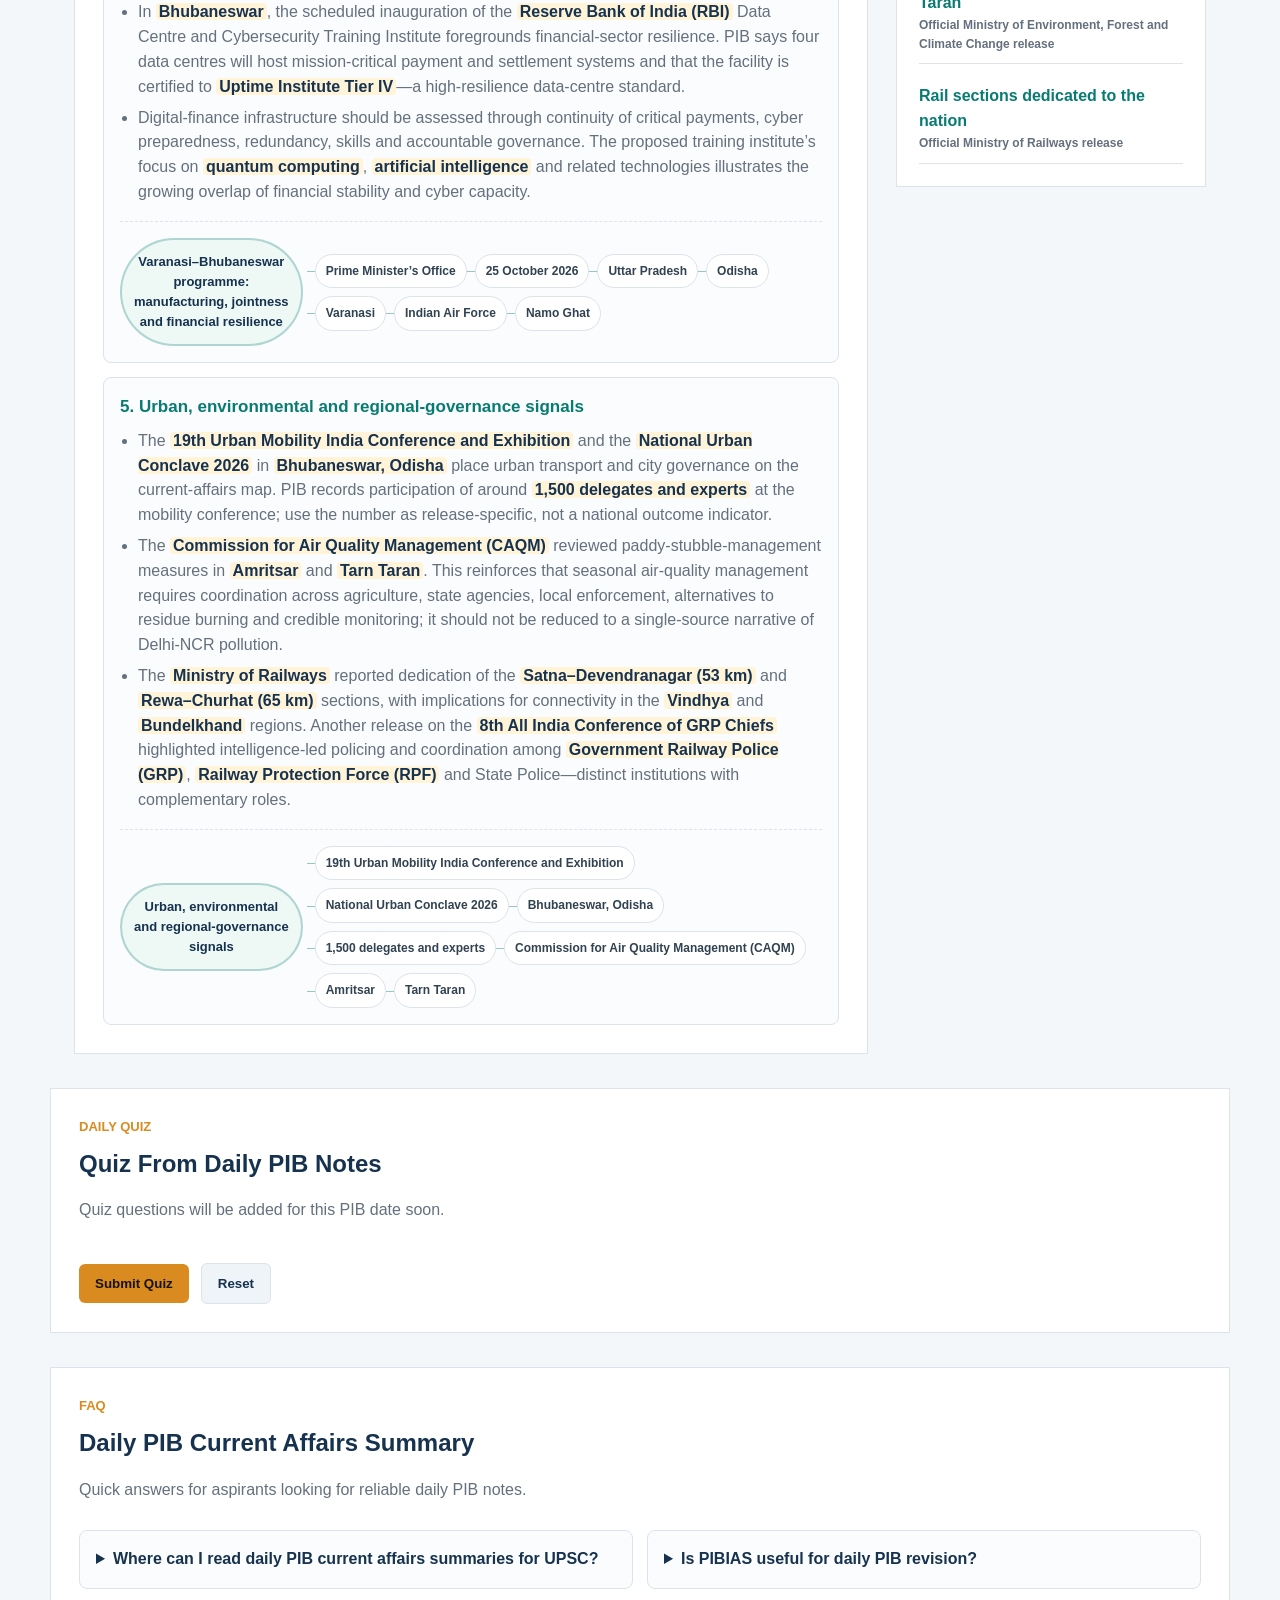
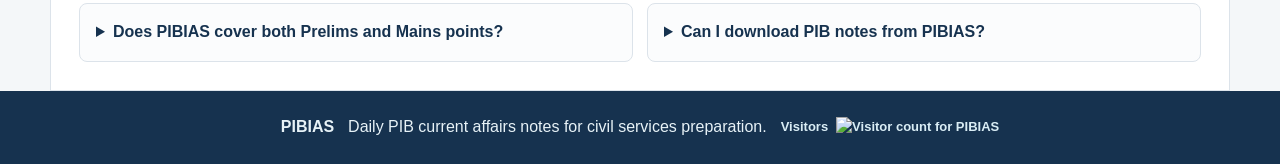
==== commit 114af403: "Update PIB notes for 24 October 2026" ====
--- a/index.html
+++ b/index.html
@@ -135,7 +135,8 @@
           <label for="pibDateSelect">Load PIB notes by date</label>
           <div class="date-loader-controls">
             <select id="pibDateSelect" aria-label="Select PIB notes date">
-              <option value="2026-10-22" selected>22 October 2026</option>
+              <option value="2026-10-24" selected>24 October 2026</option>
+              <option value="2026-10-22">22 October 2026</option>
               <option value="2026-10-21">21 October 2026</option>
               <option value="2026-10-20">20 October 2026</option>
               <option value="2026-10-18">18 October 2026</option>
@@ -278,6 +279,6 @@
     </span>
   </footer>
 
-  <script src="pib-notes.js?v=20261022-1"></script>
+  <script src="pib-notes.js?v=20261024-1"></script>
 </body>
 </html>
